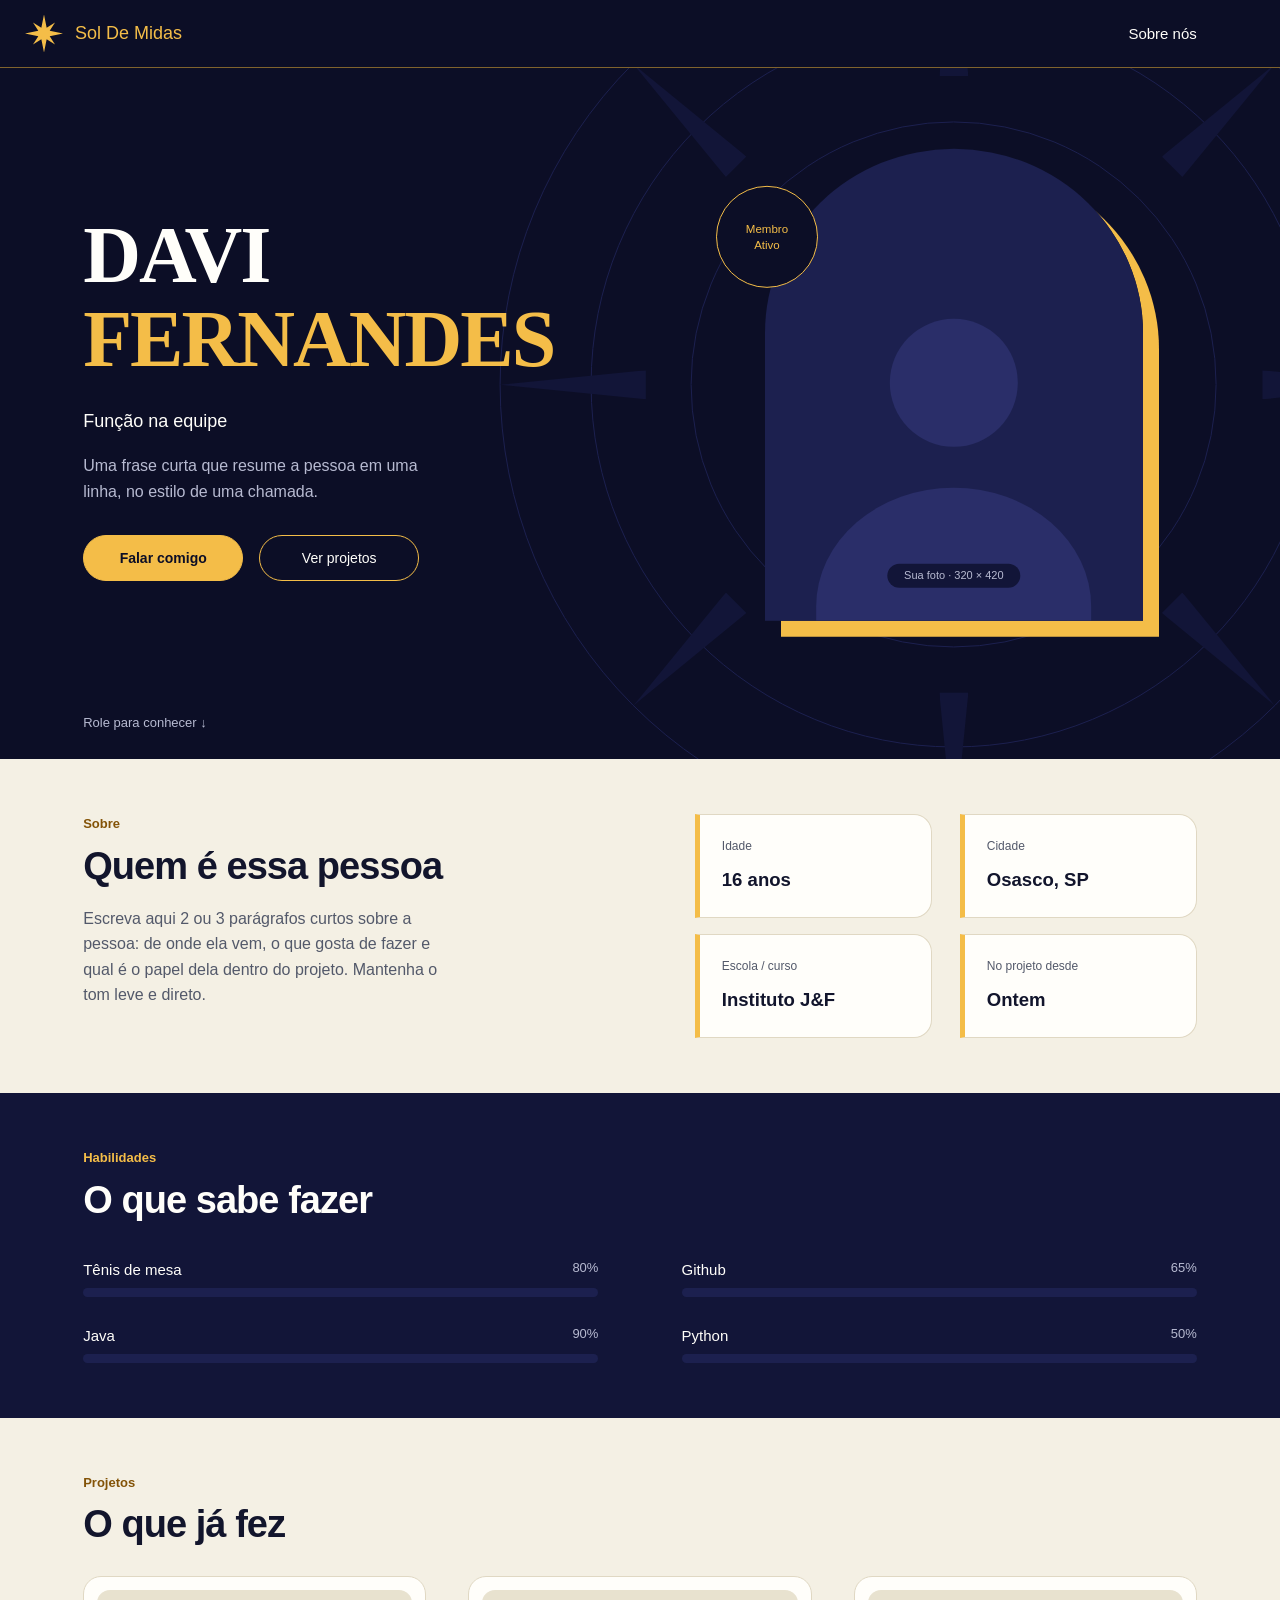
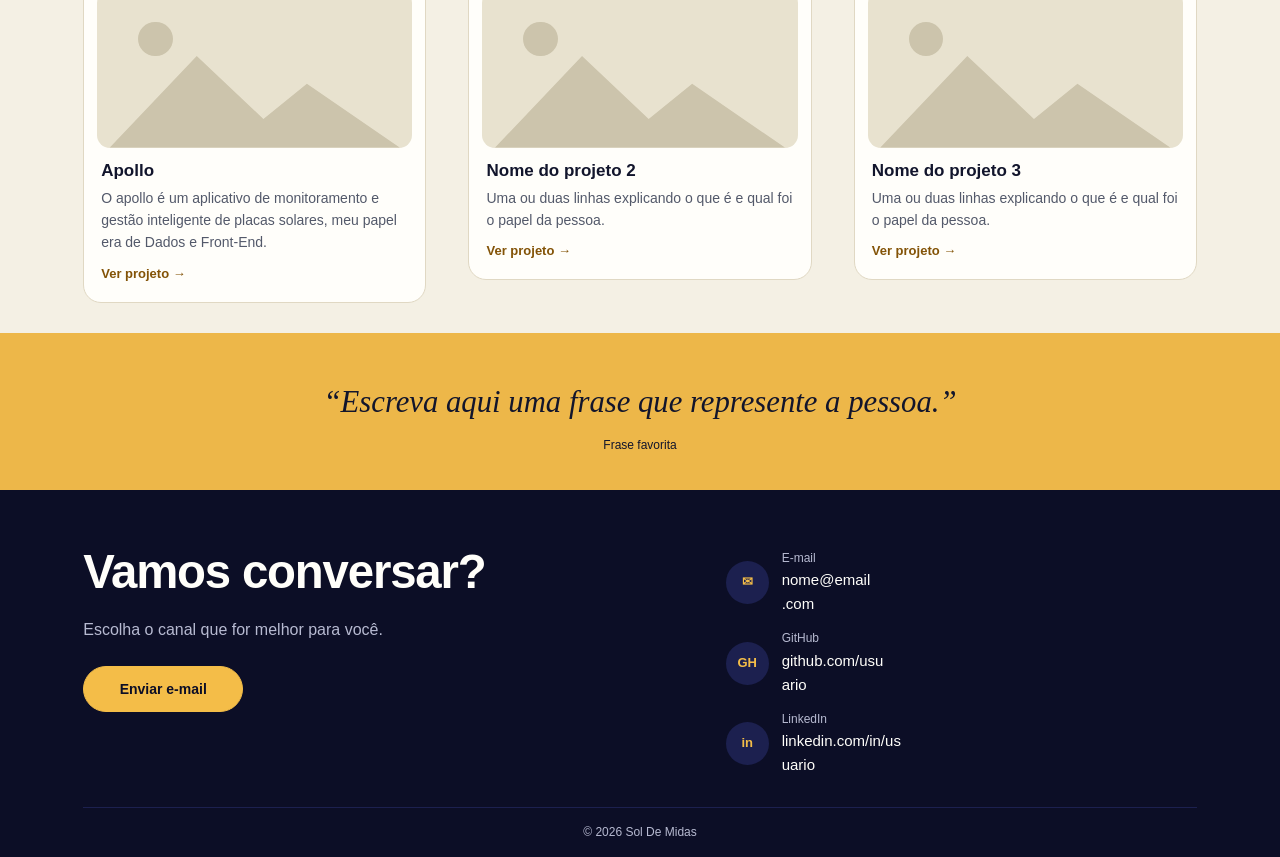
==== davi.html @ 221b945a "Adicionando css" ====
<!doctype html>
<html lang="pt-BR">
<head>
  <meta charset="utf-8">
  <meta name="viewport" content="width=device-width, initial-scale=1">
  <meta name="theme-color" content="#0c0e26">
  <title>Davi Fernandes | Sol De Midas</title>
  <link rel="stylesheet" href="css/davi.css">
</head>

<body id="inicio">
  <header class="site-header">
    <a class="brand" href="#inicio">
      <span class="brand-sun" aria-hidden="true"></span> Sol De Midas
    </a>
    <nav aria-label="Navegação principal">
      <a href="#sobre">Sobre nós</a>
    </nav>
  </header>

  <main>
    <section class="hero" aria-labelledby="nome">
      <div class="container hero-layout">
        <div class="hero-copy">
          <h1 id="nome">Davi <span>Fernandes</span></h1>
          <p class="role">Função na equipe</p>
          <p class="hero-description">Uma frase curta que resume a pessoa em uma linha, no estilo de uma chamada.</p>
          <div class="hero-actions">
            <a class="button" href="#contato">Falar comigo</a>
            <a class="button button-outline" href="#projetos">Ver projetos</a>
          </div>
        </div>

        <div class="hero-visual">
          <div class="sun-orbit" aria-hidden="true">
            <span></span><span></span><span></span><span></span>
          </div>
          <figure class="portrait">
            <div class="portrait-frame">
              <span class="portrait-placeholder" aria-hidden="true"></span>
              <!-- Coloque a foto em imagens/foto-davi.jpg e descomente a linha abaixo. -->
              <!-- <img src="imagens/foto-davi.jpg" alt="Retrato de Davi Fernandes"> -->
            </div>
            <figcaption class="portrait-caption">Sua foto · 320 × 420</figcaption>
            <span class="portrait-seal" aria-hidden="true">Membro<br>Ativo</span>
          </figure>
        </div>

        <a class="hero-scroll" href="#sobre">Role para conhecer <span aria-hidden="true">↓</span></a>
      </div>
    </section>

    <section class="section section-light" id="sobre" aria-labelledby="titulo-sobre">
      <div class="container about-layout">
        <div>
          <p class="eyebrow">Sobre</p>
          <h2 id="titulo-sobre">Quem é essa pessoa</h2>
          <p class="section-description">Escreva aqui 2 ou 3 parágrafos curtos sobre a pessoa: de onde ela vem, o que gosta de fazer e qual é o papel dela dentro do projeto. Mantenha o tom leve e direto.</p>
        </div>

        <dl class="facts">
          <div><dt>Idade</dt><dd>16 anos</dd></div>
          <div><dt>Cidade</dt><dd>Osasco, SP</dd></div>
          <div><dt>Escola / curso</dt><dd>Instituto J&F</dd></div>
          <div><dt>No projeto desde</dt><dd>Ontem</dd></div>
        </dl>
      </div>
    </section>

    <section class="section skills" id="habilidades" aria-labelledby="titulo-habilidades">
      <div class="container">
        <p class="eyebrow">Habilidades</p>
        <h2 id="titulo-habilidades">O que sabe fazer</h2>

        <div class="skills-grid">
          <div class="skill">
            <label id="skill-1" for="nivel-1">Tênis de mesa</label><span id="valor-1">80%</span>
            <meter id="nivel-1" min="0" max="100" value="80" aria-labelledby="skill-1" aria-describedby="valor-1"></meter>
          </div>
          <div class="skill">
            <label id="skill-2" for="nivel-2">Github</label><span id="valor-2">65%</span>
            <meter id="nivel-2" min="0" max="100" value="65" aria-labelledby="skill-2" aria-describedby="valor-2"></meter>
          </div>
          <div class="skill">
            <label id="skill-3" for="nivel-3">Java</label><span id="valor-3">90%</span>
            <meter id="nivel-3" min="0" max="100" value="90" aria-labelledby="skill-3" aria-describedby="valor-3"></meter>
          </div>
          <div class="skill">
            <label id="skill-4" for="nivel-4">Python</label><span id="valor-4">50%</span>
            <meter id="nivel-4" min="0" max="100" value="50" aria-labelledby="skill-4" aria-describedby="valor-4"></meter>
          </div>
        </div>
      </div>
    </section>

    <section class="section section-light projects" id="projetos" aria-labelledby="titulo-projetos">
      <div class="container">
        <p class="eyebrow">Projetos</p>
        <h2 id="titulo-projetos">O que já fez</h2>

        <div class="projects-grid">
          <article class="project">
            <div class="project-image">
              <!-- <img src="imagens/projeto-1.jpg" alt="Descrição da imagem do projeto 1" loading="lazy"> -->
            </div>
            <div class="project-copy">
              <h3>Apollo</h3>
              <p>O apollo é um aplicativo de monitoramento e gestão inteligente de placas solares, meu papel era de Dados e Front-End.</p>
              <details>
                <summary>Ver projeto <span aria-hidden="true">→</span></summary>
                <p>Adicione aqui mais informações e o link do primeiro projeto.</p>
              </details>
            </div>
          </article>
          <article class="project">
            <div class="project-image">
              <!-- <img src="imagens/projeto-2.jpg" alt="Descrição da imagem do projeto 2" loading="lazy"> -->
            </div>
            <div class="project-copy">
              <h3>Nome do projeto 2</h3>
              <p>Uma ou duas linhas explicando o que é e qual foi o papel da pessoa.</p>
              <details>
                <summary>Ver projeto <span aria-hidden="true">→</span></summary>
                <p>Adicione aqui mais informações e o link do segundo projeto.</p>
              </details>
            </div>
          </article>
          <article class="project">
            <div class="project-image">
              <!-- <img src="imagens/projeto-3.jpg" alt="Descrição da imagem do projeto 3" loading="lazy"> -->
            </div>
            <div class="project-copy">
              <h3>Nome do projeto 3</h3>
              <p>Uma ou duas linhas explicando o que é e qual foi o papel da pessoa.</p>
              <details>
                <summary>Ver projeto <span aria-hidden="true">→</span></summary>
                <p>Adicione aqui mais informações e o link do terceiro projeto.</p>
              </details>
            </div>
          </article>
        </div>
      </div>
    </section>

    <figure class="quote">
      <blockquote>“Escreva aqui uma frase que represente a pessoa.”</blockquote>
      <figcaption>Frase favorita</figcaption>
    </figure>

    <section class="section contact" id="contato" aria-labelledby="titulo-contato">
      <div class="container contact-layout">
        <div>
          <h2 id="titulo-contato">Vamos conversar?</h2>
          <p class="section-description">Escolha o canal que for melhor para você.</p>
          <!-- Atualize o e-mail aqui e na lista de contatos. -->
          <a class="button" href="mailto:nome@email.com">Enviar e-mail</a>
        </div>

        <ul class="contact-links">
          <li>
            <a href="mailto:nome@email.com">
              <span class="contact-icon" aria-hidden="true">✉</span>
              <span><small>E-mail</small>nome@email.com</span>
            </a>
          </li>
          <li>
            <a href="https://github.com/usuario">
              <span class="contact-icon" aria-hidden="true">GH</span>
              <span><small>GitHub</small>github.com/usuario</span>
            </a>
          </li>
          <li>
            <a href="https://www.linkedin.com/in/usuario">
              <span class="contact-icon" aria-hidden="true">in</span>
              <span><small>LinkedIn</small>linkedin.com/in/usuario</span>
            </a>
          </li>
        </ul>
      </div>
    </section>
  </main>

  <footer class="site-footer">
    <div class="container">© 2026 Sol De Midas</div>
  </footer>
</body>
</html>
---- css/davi.css ----
:root {
  --navy: #0c0e26;
  --navy-light: #121538;
  --indigo: #1c204f;
  --indigo-light: #2a2e69;
  --gold: #f4bd48;
  --gold-dark: #835307;
  --cream: #f4f0e4;
  --white: #fffefa;
  --ink: #12152c;
  --muted-light: #b7bad1;
  --muted-dark: #53596a;
  --line: #e0d8c3;
  --content-width: 1120px;
  --gutter: clamp(24px, 6.5vw, 96px);
}

* {
  box-sizing: border-box;
}

html {
  color-scheme: light;
  scroll-behavior: smooth;
}

body {
  margin: 0;
  background: var(--navy);
  color: var(--white);
  font: 16px/1.6 Arial, Helvetica, sans-serif;
}

h1, h2, h3, p, dl, dd, figure, blockquote {
  margin: 0;
}

h2 {
  font-size: clamp(27px, 3vw, 38px);
  line-height: 1.15;
  letter-spacing: -0.025em;
}

a {
  color: inherit;
  text-decoration: none;
}

a:focus-visible,
summary:focus-visible {
  outline: 2px solid currentColor;
  outline-offset: 4px;
}

.container {
  width: min(var(--content-width), calc(100% - 2 * var(--gutter)));
  margin-inline: auto;
}

.site-header {
  display: flex;
  position: relative;
  z-index: 1;
  align-items: center;
  justify-content: space-between;
  min-height: 68px;
  padding-inline: max(24px, calc((100% - 1230px) / 2)) max(var(--gutter), calc((100% - var(--content-width)) / 2));
  border-bottom: 1px solid #80632d;
  font-size: 15px;
}

.site-header a:hover,
.hero-scroll:hover {
  text-decoration: underline;
}

.brand {
  display: inline-flex;
  align-items: center;
  gap: 12px;
  color: var(--gold);
  font-size: 18px;
}

.brand-sun {
  width: 38px;
  aspect-ratio: 1;
  background: var(--gold);
  clip-path: polygon(50% 0%, 57% 35%, 79% 21%, 65% 43%, 100% 50%, 65% 57%, 79% 79%, 57% 65%, 50% 100%, 43% 65%, 21% 79%, 35% 57%, 0% 50%, 35% 43%, 21% 21%, 43% 35%);
}

.hero {
  overflow: hidden;
}

.hero-layout {
  position: relative;
  display: grid;
  grid-template-columns: 1.2fr 1fr;
  align-items: center;
  min-height: clamp(520px, 54vw, 710px);
  padding-block: 70px 100px;
}

.hero-copy {
  position: relative;
  z-index: 1;
}

.hero h1 {
  font: 700 clamp(52px, 6.25vw, 92px)/0.99 Georgia, 'Times New Roman', serif;
  text-transform: uppercase;
  letter-spacing: -0.025em;
}

.hero h1 span {
  display: block;
  margin-top: 0.06em;
  color: var(--gold);
}

.role {
  margin-top: 28px;
  font-size: 18px;
}

.hero-description,
.section-description {
  max-width: 40ch;
  margin-top: 17px;
}

.hero-description,
.hero-scroll,
.contact .section-description {
  color: var(--muted-light);
}

.hero-actions {
  display: flex;
  flex-wrap: wrap;
  gap: 16px;
  margin-top: 31px;
}

.button {
  display: inline-flex;
  align-items: center;
  justify-content: center;
  min-height: 46px;
  min-width: 160px;
  padding: 9px 23px;
  border: 1px solid var(--gold);
  border-radius: 999px;
  background: var(--gold);
  color: var(--navy);
  font-size: 14px;
  font-weight: 700;
  text-align: center;
}

.button:hover {
  background: #ffd579;
  border-color: #ffd579;
}

.button-outline {
  background: transparent;
  color: var(--white);
  font-weight: 400;
}

.button-outline:hover {
  background: #f4bd4820;
}

.hero-scroll {
  position: absolute;
  z-index: 1;
  bottom: 25px;
  left: 0;
  font-size: 13px;
}

.hero-visual {
  position: relative;
  display: grid;
  justify-items: center;
  margin-right: -4%;
  transform: translateY(-3%);
}

.sun-orbit {
  position: absolute;
  inset: 50% auto auto 50%;
  width: clamp(560px, 71vw, 940px);
  aspect-ratio: 1;
  transform: translate(-50%, -50%);
  border: 1px solid var(--indigo);
  border-radius: 50%;
  pointer-events: none;
}

.sun-orbit::before,
.sun-orbit::after {
  position: absolute;
  content: "";
  border: 1px solid var(--indigo);
  border-radius: 50%;
}

.sun-orbit::before {
  inset: 10%;
}

.sun-orbit::after {
  inset: 21%;
}

.sun-orbit span {
  position: absolute;
  inset: 0 48.4%;
  background: var(--navy-light);
  clip-path: polygon(50% 0, 100% 16%, 0 16%, 50% 0, 50% 100%, 0 84%, 100% 84%, 50% 100%);
  transform: rotate(var(--angle, 0deg));
}

.sun-orbit span:nth-child(2) { --angle: 45deg; }
.sun-orbit span:nth-child(3) { --angle: 90deg; }
.sun-orbit span:nth-child(4) { --angle: 135deg; }

.portrait {
  position: relative;
  width: clamp(225px, 29.5vw, 380px);
  aspect-ratio: 4 / 5;
  border-radius: 50% 50% 0 0 / 39% 39% 0 0;
  box-shadow: 16px 16px 0 var(--gold);
}

.portrait-frame {
  position: absolute;
  inset: 0;
  overflow: hidden;
  border-radius: inherit;
  background: var(--indigo);
}

.portrait-frame img,
.project-image img {
  position: relative;
  z-index: 1;
  display: block;
  width: 100%;
  height: 100%;
  object-fit: cover;
}

.portrait-placeholder::before,
.portrait-placeholder::after {
  position: absolute;
  left: 50%;
  content: "";
  background: var(--indigo-light);
  transform: translateX(-50%);
}

.portrait-placeholder::before {
  top: 36%;
  width: 34%;
  aspect-ratio: 1;
  border-radius: 50%;
}

.portrait-placeholder::after {
  bottom: 0;
  width: 73%;
  height: 28%;
  border-radius: 50% 50% 0 0 / 90% 90% 0 0;
}

.portrait-caption {
  position: absolute;
  bottom: 7%;
  left: 50%;
  transform: translateX(-50%);
  padding: 3px 17px;
  border-radius: 999px;
  background: var(--navy-light);
  color: var(--muted-light);
  font-size: 11px;
  white-space: nowrap;
}

.portrait:has(img) .portrait-caption {
  display: none;
}

.portrait-seal {
  position: absolute;
  z-index: 2;
  top: 8%;
  left: -13%;
  display: grid;
  width: clamp(62px, 8vw, 102px);
  aspect-ratio: 1;
  place-content: center;
  border: 1px solid var(--gold);
  border-radius: 50%;
  background: var(--navy);
  color: var(--gold);
  font-size: clamp(10px, 0.9vw, 12px);
  line-height: 1.4;
  text-align: center;
}

.section {
  padding-block: clamp(45px, 4.3vw, 70px);
}

.section-light {
  background: var(--cream);
  color: var(--ink);
}

.eyebrow {
  margin-bottom: 10px;
  color: var(--gold);
  font-size: 13px;
  font-weight: 700;
}

.section-light .eyebrow {
  color: var(--gold-dark);
}

.section-light .section-description {
  color: var(--muted-dark);
}

.about-layout {
  display: grid;
  grid-template-columns: 1fr 0.95fr;
  align-items: start;
  gap: clamp(24px, 6.5vw, 90px);
}

.facts {
  display: grid;
  grid-template-columns: repeat(2, minmax(0, 1fr));
  gap: 16px 28px;
}

.facts div {
  min-width: 0;
  padding: 22px;
  border: 1px solid var(--line);
  border-left: 5px solid var(--gold);
  border-radius: 0 18px 18px 0;
  background: var(--white);
  overflow-wrap: anywhere;
}

.facts dt,
.contact-links small {
  display: block;
  font-size: 12px;
}

.facts dt {
  color: var(--muted-dark);
}

.facts dd {
  margin-top: 9px;
  font-size: clamp(16px, 1.45vw, 20px);
  font-weight: 700;
}

.skills {
  background: var(--navy-light);
}

.skills-grid {
  display: grid;
  grid-template-columns: repeat(2, minmax(0, 1fr));
  gap: 27px clamp(28px, 6.5vw, 90px);
  margin-top: 35px;
}

.skill {
  display: grid;
  grid-template-columns: 1fr auto;
  gap: 6px 12px;
  font-size: 15px;
}

.skill span {
  color: var(--muted-light);
  font-size: 13px;
}

.skill meter {
  grid-column: 1 / -1;
  display: block;
  width: 100%;
  height: 9px;
  appearance: none;
  border: 0;
  border-radius: 999px;
  background: var(--indigo);
}

.skill meter::-webkit-meter-bar {
  border: 0;
  border-radius: 999px;
  background: var(--indigo);
}

.skill meter::-webkit-meter-optimum-value {
  border-radius: 999px;
  background: var(--gold);
}

.skill meter::-moz-meter-bar {
  border-radius: 999px;
  background: var(--gold);
}

.projects {
  padding-bottom: clamp(24px, 2.4vw, 36px);
}

.projects-grid {
  display: grid;
  grid-template-columns: repeat(3, minmax(0, 1fr));
  align-items: start;
  gap: clamp(16px, 3.3vw, 44px);
  margin-top: 29px;
}

.project {
  padding: 13px;
  border: 1px solid var(--line);
  border-radius: 18px;
  background: var(--white);
}

.project-image {
  position: relative;
  overflow: hidden;
  aspect-ratio: 2 / 1;
  border-radius: 13px;
  background: #e8e2cf;
}

.project-image::before,
.project-image::after {
  position: absolute;
  content: "";
  background: #ccc4ac;
}

.project-image::before {
  inset: auto 4% 0;
  height: 70%;
  clip-path: polygon(0% 100%, 30% 17%, 53% 74%, 68% 42%, 100% 100%);
}

.project-image::after {
  top: 20%;
  left: 13%;
  width: 11%;
  aspect-ratio: 1;
  border-radius: 50%;
}

.project-copy {
  padding: 12px 4px 4px;
}

.project h3 {
  font-size: 17px;
  line-height: 1.3;
}

.project p {
  margin-top: 5px;
  color: var(--muted-dark);
  font-size: 14px;
}

.project summary {
  width: fit-content;
  margin-top: 10px;
  color: var(--gold-dark);
  font-size: 13px;
  font-weight: 700;
  list-style: none;
  cursor: pointer;
}

.project summary::-webkit-details-marker {
  display: none;
}

.project summary:hover {
  text-decoration: underline;
}

.project details[open] summary span {
  display: inline-block;
  transform: rotate(90deg);
}

.quote {
  padding: clamp(27px, 3.8vw, 58px) var(--gutter) clamp(25px, 2.7vw, 44px);
  background: #edb749;
  color: var(--ink);
  text-align: center;
}

.quote blockquote {
  font: italic clamp(20px, 2.4vw, 32px)/1.35 Georgia, 'Times New Roman', serif;
}

.quote figcaption {
  margin-top: 13px;
  font-size: 12px;
}

.contact {
  padding-bottom: 30px;
}

.contact-layout {
  display: grid;
  grid-template-columns: 1.3fr 1fr;
  align-items: start;
  gap: 30px;
}

.contact h2 {
  font-size: clamp(33px, 3.7vw, 49px);
}

.contact .button {
  margin-top: 24px;
}

.contact-links {
  display: grid;
  gap: 13px;
  margin: 0;
  padding: 4px 0 0;
  list-style: none;
}

.contact-links a {
  display: flex;
  align-items: center;
  gap: 13px;
  width: fit-content;
  max-width: 100%;
  font-size: 15px;
  overflow-wrap: anywhere;
}

.contact-links a:hover {
  text-decoration: underline;
}

.contact-links small {
  color: var(--muted-light);
}

.contact-icon {
  display: grid;
  flex: 0 0 43px;
  aspect-ratio: 1;
  place-items: center;
  border-radius: 50%;
  background: var(--indigo);
  color: var(--gold);
  font-size: 13px;
  font-weight: 700;
}

.site-footer .container {
  padding-block: 15px;
  border-top: 1px solid var(--indigo);
  color: var(--muted-light);
  font-size: 12px;
  text-align: center;
}

@media (max-width: 820px) {
  .hero h1 {
    font-size: clamp(43px, 7.2vw, 66px);
  }

  .facts {
    gap: 12px;
  }

  .facts div {
    padding: 15px;
  }
}

@media (max-width: 640px) {
  .site-header {
    min-height: 58px;
  }

  .hero-layout,
  .about-layout,
  .contact-layout {
    grid-template-columns: 1fr;
  }

  .hero-layout {
    gap: 55px;
    padding-block: 52px 72px;
  }

  .hero h1 {
    font-size: clamp(35px, 10.3vw, 60px);
  }

  .hero-visual {
    margin-right: 0;
    transform: none;
  }

  .sun-orbit {
    width: 530px;
  }

  .portrait {
    width: min(64vw, 300px);
    box-shadow: 10px 10px 0 var(--gold);
  }

  .hero-actions {
    gap: 10px;
  }

  .hero-actions .button {
    min-width: 0;
    padding-inline: 17px;
  }

  .projects-grid {
    grid-template-columns: 1fr;
  }
}

@media (max-width: 380px) {
  .skills-grid {
    grid-template-columns: 1fr;
  }
}

@media (prefers-reduced-motion: reduce) {
  html {
    scroll-behavior: auto;
  }
}
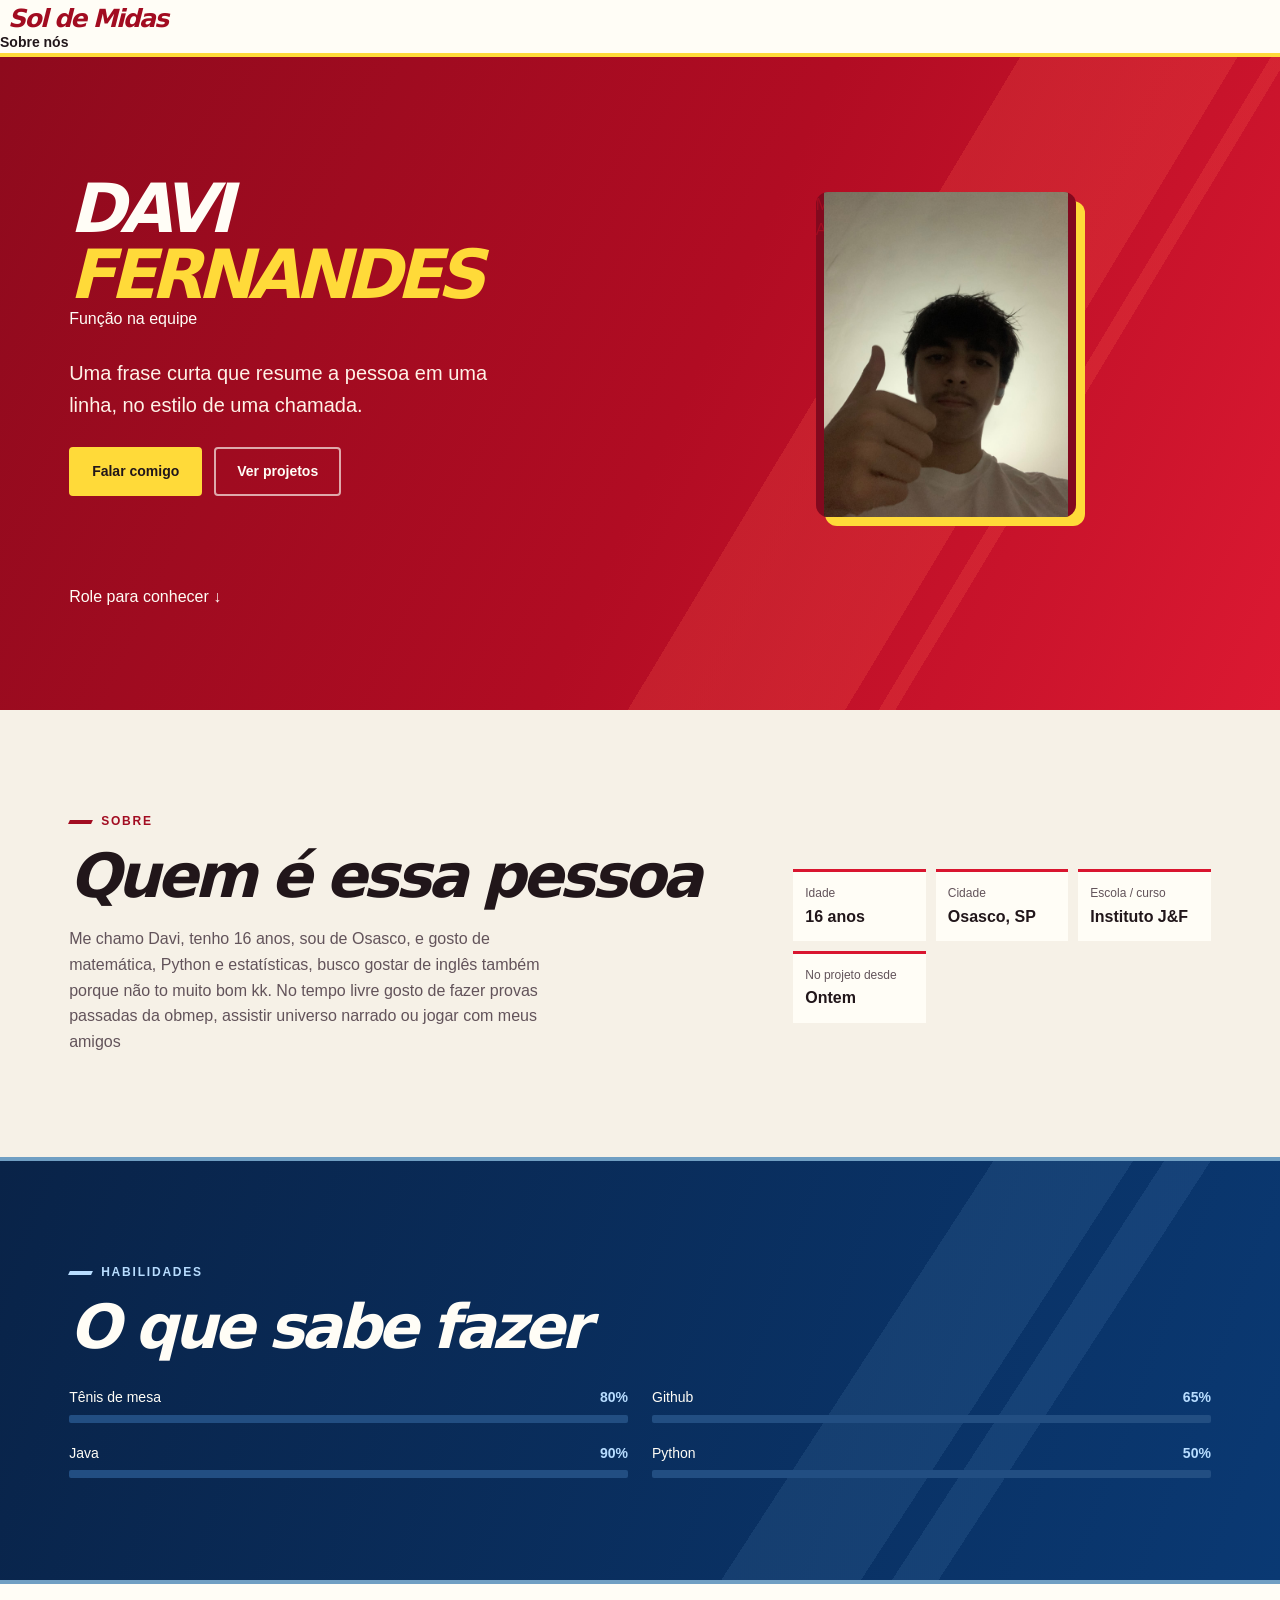
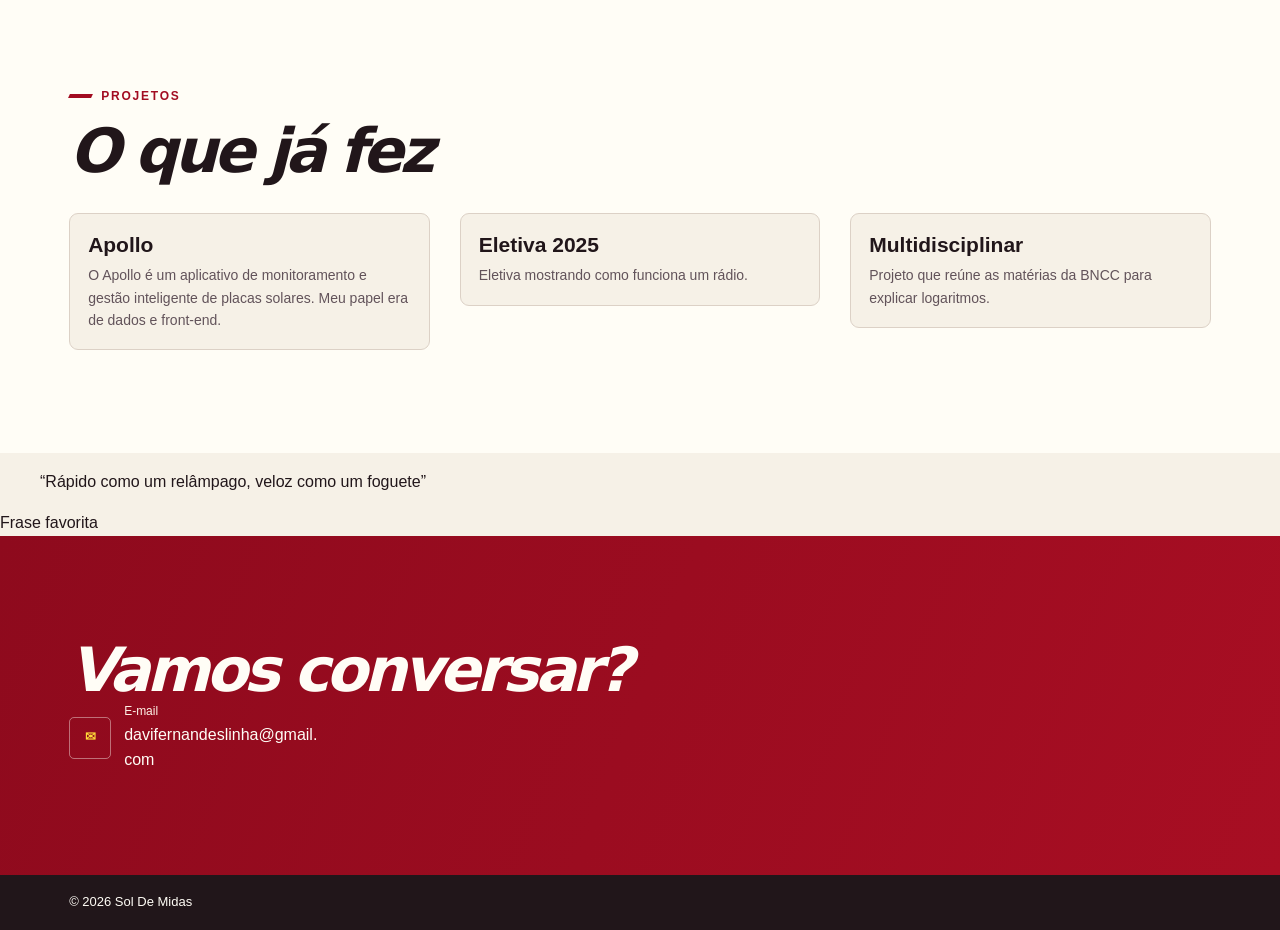
==== commit fb91077a: "Atualizando minha página" ====
--- a/davi.html
+++ b/davi.html
@@ -11,7 +11,7 @@
 <body id="inicio">
   <header class="site-header">
     <a class="brand" href="#inicio">
-      <span class="brand-sun" aria-hidden="true"></span> Sol De Midas
+      <span class="brand-sun" aria-hidden="true"></span> Sol de Midas
     </a>
     <nav aria-label="Navegação principal">
       <a href="#sobre">Sobre nós</a>
@@ -38,10 +38,8 @@
           <figure class="portrait">
             <div class="portrait-frame">
               <span class="portrait-placeholder" aria-hidden="true"></span>
-              <!-- Coloque a foto em imagens/foto-davi.jpg e descomente a linha abaixo. -->
-              <!-- <img src="imagens/foto-davi.jpg" alt="Retrato de Davi Fernandes"> -->
             </div>
-            <figcaption class="portrait-caption">Sua foto · 320 × 420</figcaption>
+            <img src="assets/perfil/davi_foto.jpeg" alt="Retrato de Davi Fernandes">
             <span class="portrait-seal" aria-hidden="true">Membro<br>Ativo</span>
           </figure>
         </div>
@@ -55,13 +53,13 @@
         <div>
           <p class="eyebrow">Sobre</p>
           <h2 id="titulo-sobre">Quem é essa pessoa</h2>
-          <p class="section-description">Escreva aqui 2 ou 3 parágrafos curtos sobre a pessoa: de onde ela vem, o que gosta de fazer e qual é o papel dela dentro do projeto. Mantenha o tom leve e direto.</p>
+          <p class="section-description">Me chamo Davi, tenho 16 anos, sou de Osasco, e gosto de matemática, Python e estatísticas, busco gostar de inglês também porque não to muito bom kk. No tempo livre gosto de fazer provas passadas da obmep, assistir universo narrado ou jogar com meus amigos</p>
         </div>
 
         <dl class="facts">
           <div><dt>Idade</dt><dd>16 anos</dd></div>
           <div><dt>Cidade</dt><dd>Osasco, SP</dd></div>
-          <div><dt>Escola / curso</dt><dd>Instituto J&F</dd></div>
+          <div><dt>Escola / curso</dt><dd>Instituto J&amp;F</dd></div>
           <div><dt>No projeto desde</dt><dd>Ontem</dd></div>
         </dl>
       </div>
@@ -100,42 +98,23 @@
 
         <div class="projects-grid">
           <article class="project">
-            <div class="project-image">
-              <!-- <img src="imagens/projeto-1.jpg" alt="Descrição da imagem do projeto 1" loading="lazy"> -->
-            </div>
             <div class="project-copy">
               <h3>Apollo</h3>
-              <p>O apollo é um aplicativo de monitoramento e gestão inteligente de placas solares, meu papel era de Dados e Front-End.</p>
-              <details>
-                <summary>Ver projeto <span aria-hidden="true">→</span></summary>
-                <p>Adicione aqui mais informações e o link do primeiro projeto.</p>
-              </details>
+              <p>O Apollo é um aplicativo de monitoramento e gestão inteligente de placas solares. Meu papel era de dados e front-end.</p>
             </div>
           </article>
+
           <article class="project">
-            <div class="project-image">
-              <!-- <img src="imagens/projeto-2.jpg" alt="Descrição da imagem do projeto 2" loading="lazy"> -->
-            </div>
             <div class="project-copy">
-              <h3>Nome do projeto 2</h3>
-              <p>Uma ou duas linhas explicando o que é e qual foi o papel da pessoa.</p>
-              <details>
-                <summary>Ver projeto <span aria-hidden="true">→</span></summary>
-                <p>Adicione aqui mais informações e o link do segundo projeto.</p>
-              </details>
+              <h3>Eletiva 2025</h3>
+              <p>Eletiva mostrando como funciona um rádio.</p>
             </div>
           </article>
+
           <article class="project">
-            <div class="project-image">
-              <!-- <img src="imagens/projeto-3.jpg" alt="Descrição da imagem do projeto 3" loading="lazy"> -->
-            </div>
             <div class="project-copy">
-              <h3>Nome do projeto 3</h3>
-              <p>Uma ou duas linhas explicando o que é e qual foi o papel da pessoa.</p>
-              <details>
-                <summary>Ver projeto <span aria-hidden="true">→</span></summary>
-                <p>Adicione aqui mais informações e o link do terceiro projeto.</p>
-              </details>
+              <h3>Multidisciplinar</h3>
+              <p>Projeto que reúne as matérias da BNCC para explicar logaritmos.</p>
             </div>
           </article>
         </div>
@@ -143,36 +122,18 @@
     </section>
 
     <figure class="quote">
-      <blockquote>“Escreva aqui uma frase que represente a pessoa.”</blockquote>
+      <blockquote>“Rápido como um relâmpago, veloz como um foguete”</blockquote>
       <figcaption>Frase favorita</figcaption>
     </figure>
 
     <section class="section contact" id="contato" aria-labelledby="titulo-contato">
-      <div class="container contact-layout">
-        <div>
-          <h2 id="titulo-contato">Vamos conversar?</h2>
-          <p class="section-description">Escolha o canal que for melhor para você.</p>
-          <!-- Atualize o e-mail aqui e na lista de contatos. -->
-          <a class="button" href="mailto:nome@email.com">Enviar e-mail</a>
-        </div>
-
+      <div class="container">
+        <h2 id="titulo-contato">Vamos conversar?</h2>
         <ul class="contact-links">
           <li>
-            <a href="mailto:nome@email.com">
+            <a href="mailto:davifernandeslinha@gmail.com">
               <span class="contact-icon" aria-hidden="true">✉</span>
-              <span><small>E-mail</small>nome@email.com</span>
-            </a>
-          </li>
-          <li>
-            <a href="https://github.com/usuario">
-              <span class="contact-icon" aria-hidden="true">GH</span>
-              <span><small>GitHub</small>github.com/usuario</span>
-            </a>
-          </li>
-          <li>
-            <a href="https://www.linkedin.com/in/usuario">
-              <span class="contact-icon" aria-hidden="true">in</span>
-              <span><small>LinkedIn</small>linkedin.com/in/usuario</span>
+              <span><small>E-mail</small>davifernandeslinha@gmail.com</span>
             </a>
           </li>
         </ul>
@@ -184,4 +145,4 @@
     <div class="container">© 2026 Sol De Midas</div>
   </footer>
 </body>
-</html>
+</html>
--- a/css/davi.css
+++ b/css/davi.css
@@ -1,668 +1,504 @@
 :root {
-  --navy: #0c0e26;
-  --navy-light: #121538;
-  --indigo: #1c204f;
-  --indigo-light: #2a2e69;
-  --gold: #f4bd48;
-  --gold-dark: #835307;
-  --cream: #f4f0e4;
-  --white: #fffefa;
-  --ink: #12152c;
-  --muted-light: #b7bad1;
-  --muted-dark: #53596a;
-  --line: #e0d8c3;
-  --content-width: 1120px;
-  --gutter: clamp(24px, 6.5vw, 96px);
-}
-
-* {
-  box-sizing: border-box;
-}
-
-html {
-  color-scheme: light;
-  scroll-behavior: smooth;
-}
+  --red: #d9152f;
+  --red-dark: #a20c21;
+  --yellow: #ffda39;
+  --white: #fffdf6;
+  --paper: #f6f1e7;
+  --ink: #21161a;
+  --muted: #62535a;
+  --line: #dcd1c6;
+  --blue: #0a3973;
+  --blue-light: #b8ddff;
+  --display: "Arial Black", "DejaVu Sans", Arial, sans-serif;
+  --bolt-shape: polygon(61% 0, 7% 55%, 43% 55%, 31% 100%, 94% 35%, 57% 35%, 72% 0);
+  --gutter: clamp(20px, 5.4vw, 80px);
+}
+
+* { box-sizing: border-box; }
+
+html { scroll-behavior: smooth; }
 
 body {
   margin: 0;
-  background: var(--navy);
-  color: var(--white);
+  background: var(--paper);
+  color: var(--ink);
   font: 16px/1.6 Arial, Helvetica, sans-serif;
 }
 
-h1, h2, h3, p, dl, dd, figure, blockquote {
-  margin: 0;
-}
+h1, h2, h3, p, dl, dd, figure { margin: 0; }
 
 h2 {
-  font-size: clamp(27px, 3vw, 38px);
-  line-height: 1.15;
-  letter-spacing: -0.025em;
-}
-
-a {
-  color: inherit;
-  text-decoration: none;
-}
-
-a:focus-visible,
-summary:focus-visible {
+  font: italic 900 clamp(31px, 5vw, 61px)/1.05 var(--display);
+  letter-spacing: -.065em;
+}
+
+a { color: inherit; text-decoration: none; }
+
+a:focus-visible, summary:focus-visible {
   outline: 2px solid currentColor;
-  outline-offset: 4px;
+  outline-offset: 5px;
 }
 
 .container {
-  width: min(var(--content-width), calc(100% - 2 * var(--gutter)));
+  width: min(1180px, calc(100% - 2 * var(--gutter)));
   margin-inline: auto;
 }
 
 .site-header {
+  background: var(--white);
+  border-bottom: 4px solid var(--yellow);
+}
+
+.header-layout, .footer-layout {
   display: flex;
-  position: relative;
-  z-index: 1;
   align-items: center;
   justify-content: space-between;
-  min-height: 68px;
-  padding-inline: max(24px, calc((100% - 1230px) / 2)) max(var(--gutter), calc((100% - var(--content-width)) / 2));
-  border-bottom: 1px solid #80632d;
-  font-size: 15px;
-}
-
-.site-header a:hover,
-.hero-scroll:hover {
-  text-decoration: underline;
-}
+  gap: 12px 28px;
+}
+
+.header-layout { min-height: 70px; }
 
 .brand {
   display: inline-flex;
   align-items: center;
-  gap: 12px;
-  color: var(--gold);
-  font-size: 18px;
-}
-
-.brand-sun {
-  width: 38px;
+  gap: 8px;
+  color: var(--red-dark);
+  font: italic 900 25px/1 var(--display);
+  letter-spacing: -.065em;
+  white-space: nowrap;
+}
+
+.bolt {
+  display: inline-block;
+  width: 22px;
   aspect-ratio: 1;
-  background: var(--gold);
-  clip-path: polygon(50% 0%, 57% 35%, 79% 21%, 65% 43%, 100% 50%, 65% 57%, 79% 79%, 57% 65%, 50% 100%, 43% 65%, 21% 79%, 35% 57%, 0% 50%, 35% 43%, 21% 21%, 43% 35%);
-}
+  flex: none;
+  background: var(--yellow);
+  clip-path: var(--bolt-shape);
+}
+
+.brand .bolt { background: var(--red); }
+
+.site-header nav {
+  display: flex;
+  gap: clamp(12px, 3vw, 42px);
+  font-weight: 700;
+  font-size: 14px;
+}
+
+.site-header nav a:hover, .site-footer a:hover { text-decoration: underline; }
 
 .hero {
+  position: relative;
+  isolation: isolate;
   overflow: hidden;
+  background: linear-gradient(115deg, #8e0a1d 0%, #b10c23 53%, #dc1932 100%);
+  color: var(--white);
+}
+
+.hero::before {
+  position: absolute;
+  z-index: -1;
+  inset: 0;
+  content: "";
+  background: linear-gradient(121deg, transparent 61%, #ff654d33 61% 74%, transparent 74% 76%, #ff654d33 76% 77%, transparent 77%);
 }
 
 .hero-layout {
-  position: relative;
-  display: grid;
-  grid-template-columns: 1.2fr 1fr;
-  align-items: center;
-  min-height: clamp(520px, 54vw, 710px);
-  padding-block: 70px 100px;
-}
-
-.hero-copy {
-  position: relative;
-  z-index: 1;
-}
+  display: grid;
+  grid-template-columns: minmax(0, 1.12fr) minmax(0, 1fr);
+  align-items: center;
+  gap: 18px;
+  min-height: clamp(510px, 51vw, 680px);
+  padding-block: 75px;
+}
+
+.hero-copy { position: relative; z-index: 1; }
+
+.eyebrow {
+  display: flex;
+  align-items: center;
+  gap: 9px;
+  margin-bottom: 13px;
+  color: var(--red-dark);
+  font-size: 12px;
+  font-weight: 800;
+  letter-spacing: .15em;
+  text-transform: uppercase;
+}
+
+.eyebrow::before {
+  width: 23px;
+  height: 4px;
+  background: currentColor;
+  transform: skewX(-25deg);
+  content: "";
+}
+
+.hero .eyebrow { color: var(--yellow); }
 
 .hero h1 {
-  font: 700 clamp(52px, 6.25vw, 92px)/0.99 Georgia, 'Times New Roman', serif;
+  font: italic 900 clamp(39px, 7.1vw, 106px)/.91 var(--display);
+  letter-spacing: -.085em;
   text-transform: uppercase;
-  letter-spacing: -0.025em;
 }
 
 .hero h1 span {
   display: block;
-  margin-top: 0.06em;
-  color: var(--gold);
-}
-
-.role {
-  margin-top: 28px;
-  font-size: 18px;
-}
-
-.hero-description,
-.section-description {
+  margin-top: .07em;
+  color: var(--yellow);
+}
+
+.hero-description {
   max-width: 40ch;
-  margin-top: 17px;
-}
-
-.hero-description,
-.hero-scroll,
-.contact .section-description {
-  color: var(--muted-light);
+  margin-top: 25px;
+  color: #fff2e7;
+  font-size: clamp(16px, 1.6vw, 20px);
 }
 
 .hero-actions {
   display: flex;
   flex-wrap: wrap;
-  gap: 16px;
-  margin-top: 31px;
+  gap: 12px;
+  margin-top: 26px;
 }
 
 .button {
   display: inline-flex;
   align-items: center;
   justify-content: center;
-  min-height: 46px;
-  min-width: 160px;
-  padding: 9px 23px;
-  border: 1px solid var(--gold);
-  border-radius: 999px;
-  background: var(--gold);
-  color: var(--navy);
+  gap: 10px;
+  min-height: 49px;
+  padding: 9px 21px;
+  border: 2px solid var(--yellow);
+  border-radius: 4px;
+  background: var(--yellow);
+  color: var(--ink);
   font-size: 14px;
-  font-weight: 700;
-  text-align: center;
-}
-
-.button:hover {
-  background: #ffd579;
-  border-color: #ffd579;
-}
+  font-weight: 800;
+  transition: transform .18s ease, background-color .18s ease;
+}
+
+.button:hover { transform: translateY(-3px); background: #ffec80; }
 
 .button-outline {
   background: transparent;
+  border-color: #fffdf6a6;
   color: var(--white);
-  font-weight: 400;
-}
-
-.button-outline:hover {
-  background: #f4bd4820;
-}
-
-.hero-scroll {
+}
+
+.button-outline:hover { background: #fffdf624; }
+
+.hero-visual { position: relative; isolation: isolate; padding-block: 35px 0; }
+
+.race-number {
   position: absolute;
-  z-index: 1;
-  bottom: 25px;
-  left: 0;
-  font-size: 13px;
-}
-
-.hero-visual {
+  z-index: -1;
+  top: 50%;
+  right: 2%;
+  transform: translateY(-58%);
+  color: transparent;
+  -webkit-text-stroke: 2px #ffe9b178;
+  font: italic 900 clamp(145px, 25vw, 358px)/.8 var(--display);
+  letter-spacing: -.13em;
+  user-select: none;
+}
+
+.hero-bolt {
+  position: absolute;
+  z-index: -1;
+  top: -4%;
+  right: -14%;
+  width: clamp(124px, 29vw, 430px);
+  background: linear-gradient(145deg, #fff9b4, var(--yellow) 45%, #ff983b);
+  transform: rotate(19deg);
+  opacity: .94;
+}
+
+.image-slot {
   position: relative;
   display: grid;
-  justify-items: center;
-  margin-right: -4%;
-  transform: translateY(-3%);
-}
-
-.sun-orbit {
-  position: absolute;
-  inset: 50% auto auto 50%;
-  width: clamp(560px, 71vw, 940px);
-  aspect-ratio: 1;
-  transform: translate(-50%, -50%);
-  border: 1px solid var(--indigo);
-  border-radius: 50%;
-  pointer-events: none;
-}
-
-.sun-orbit::before,
-.sun-orbit::after {
-  position: absolute;
-  content: "";
-  border: 1px solid var(--indigo);
-  border-radius: 50%;
-}
-
-.sun-orbit::before {
-  inset: 10%;
-}
-
-.sun-orbit::after {
-  inset: 21%;
-}
-
-.sun-orbit span {
-  position: absolute;
-  inset: 0 48.4%;
-  background: var(--navy-light);
-  clip-path: polygon(50% 0, 100% 16%, 0 16%, 50% 0, 50% 100%, 0 84%, 100% 84%, 50% 100%);
-  transform: rotate(var(--angle, 0deg));
-}
-
-.sun-orbit span:nth-child(2) { --angle: 45deg; }
-.sun-orbit span:nth-child(3) { --angle: 90deg; }
-.sun-orbit span:nth-child(4) { --angle: 135deg; }
-
-.portrait {
-  position: relative;
-  width: clamp(225px, 29.5vw, 380px);
-  aspect-ratio: 4 / 5;
-  border-radius: 50% 50% 0 0 / 39% 39% 0 0;
-  box-shadow: 16px 16px 0 var(--gold);
-}
-
-.portrait-frame {
+  place-items: center;
+  overflow: hidden;
+  min-width: 0;
+  border: 1px dashed currentColor;
+  border-radius: 9px;
+  text-align: center;
+}
+
+.image-slot img {
   position: absolute;
   inset: 0;
+  width: 100%;
+  height: 100%;
+  object-fit: contain;
+}
+
+.image-slot:has(img) .slot-label { display: none; }
+
+.slot-label {
+  display: grid;
+  justify-items: center;
+  gap: 7px;
+  margin: 16px;
+  padding: 9px 15px;
+  border-radius: 5px;
+  font-size: 13px;
+  font-weight: 700;
+}
+
+.slot-label .bolt { width: 30px; }
+
+.car-slot {
+  aspect-ratio: 16 / 10;
+  border-color: #fff0cab3;
+  background: #7f071c80;
+}
+
+.car-slot .slot-label { background: #770a1b; color: var(--white); }
+
+.finish-line {
+  height: 20px;
+  border-top: 3px solid var(--yellow);
+  background: conic-gradient(var(--ink) 25%, var(--white) 0 50%, var(--ink) 0 75%, var(--white) 0) 0 0 / 17px 17px;
+}
+
+.section { padding-block: clamp(58px, 8vw, 118px); }
+
+.section-description {
+  max-width: 56ch;
+  margin-top: 18px;
+  color: var(--muted);
+}
+
+.about-layout, .skills-layout, .contact-layout {
+  display: grid;
+  align-items: center;
+  gap: clamp(25px, 6vw, 92px);
+}
+
+.about-layout { grid-template-columns: minmax(0, 1.55fr) minmax(0, 1fr); }
+
+.facts {
+  display: grid;
+  grid-template-columns: repeat(3, minmax(0, 1fr));
+  gap: 10px;
+  margin-top: 26px;
+}
+
+.facts div {
+  padding: 12px;
+  border-top: 3px solid var(--red);
+  background: var(--white);
+  overflow-wrap: anywhere;
+}
+
+.facts dt, .contact-links small { color: var(--muted); font-size: 12px; }
+.facts dd { font-weight: 800; }
+
+.portrait {
+  width: min(100%, 314px);
+  justify-self: center;
+  aspect-ratio: 5 / 4;
+  background: #f1e7dd;
+  border-color: #ac7880;
+  box-shadow: 9px 9px 0 var(--yellow);
+  color: var(--red-dark);
+}
+
+.portrait img, .project-image img { object-fit: cover; }
+
+.skills {
+  background:
+    linear-gradient(123deg, transparent 64%, #96ceff16 64% 73%, transparent 73% 75%, #96ceff16 75% 78%, transparent 78%),
+    linear-gradient(110deg, #092348, var(--blue));
+  border-block: 4px solid #709fc3;
+  color: var(--white);
+}
+
+.skills .eyebrow { color: var(--blue-light); }
+
+.skills-layout { grid-template-columns: minmax(0, 1.35fr) minmax(0, 1fr); }
+
+.skills-grid {
+  display: grid;
+  grid-template-columns: repeat(2, minmax(0, 1fr));
+  gap: 19px 24px;
+  margin-top: 27px;
+}
+
+.skill {
+  display: grid;
+  grid-template-columns: 1fr auto;
+  gap: 6px 8px;
+  align-items: end;
+  font-size: 14px;
+}
+
+.skill span { color: var(--blue-light); font-weight: 700; }
+
+.skill meter {
+  grid-column: 1 / -1;
+  width: 100%;
+  height: 8px;
+  appearance: none;
+  border: 0;
+  border-radius: 2px;
+  background: #224e82;
+}
+
+.skill meter::-webkit-meter-bar { border: 0; border-radius: 2px; background: #224e82; }
+.skill meter::-webkit-meter-optimum-value { border-radius: 2px; background: var(--yellow); }
+.skill meter::-moz-meter-bar { border-radius: 2px; background: var(--yellow); }
+
+.hudson-slot {
+  min-height: 165px;
+  aspect-ratio: 16 / 10;
+  border-color: #b8ddffbd;
+  background: #09234799;
+  color: var(--white);
+}
+
+.hudson-slot .slot-label { background: #092347; }
+.hudson-slot .bolt { background: var(--blue-light); }
+
+.projects { background: var(--white); }
+
+.projects-grid {
+  display: grid;
+  grid-template-columns: repeat(3, minmax(0, 1fr));
+  align-items: start;
+  gap: clamp(14px, 2.6vw, 30px);
+  margin-top: 30px;
+}
+
+.project {
   overflow: hidden;
-  border-radius: inherit;
-  background: var(--indigo);
-}
-
-.portrait-frame img,
-.project-image img {
+  border: 1px solid var(--line);
+  border-radius: 9px;
+  background: var(--paper);
+}
+
+.project-image {
+  display: grid;
   position: relative;
+  place-items: center;
+  aspect-ratio: 16 / 8;
+  border-bottom: 4px solid var(--yellow);
+  background:
+    linear-gradient(122deg, transparent 67%, #ff66594d 67% 83%, transparent 83% 85%, #ff66594d 85% 88%, transparent 88%),
+    var(--red-dark);
+}
+
+.project-image::before {
+  width: 62px;
+  aspect-ratio: 1;
+  background: var(--yellow);
+  clip-path: var(--bolt-shape);
+  content: "";
+}
+
+.project-image img { position: absolute; inset: 0; width: 100%; height: 100%; }
+.project-copy { padding: 18px; }
+.project h3 { font-size: 21px; line-height: 1.2; }
+.project p { margin-top: 7px; color: var(--muted); font-size: 14px; }
+.project summary { width: fit-content; margin-top: 12px; color: var(--red-dark); font-weight: 800; cursor: pointer; }
+.project summary:hover { text-decoration: underline; }
+
+.contact {
+  background: linear-gradient(111deg, #8e0a1d, #a80e23);
+  color: var(--white);
+}
+
+.contact-layout { grid-template-columns: minmax(0, 1.35fr) minmax(0, 1fr); }
+.contact .section-description, .contact-links small { color: #fff2e7; }
+.contact .button { margin-top: 21px; }
+
+.contact-links {
+  display: grid;
+  gap: 12px;
+  margin: 0;
+  padding: 0;
+  list-style: none;
+}
+
+.contact-links a {
+  display: flex;
+  align-items: center;
+  gap: 13px;
+  width: fit-content;
+  max-width: 100%;
+  overflow-wrap: anywhere;
+}
+
+.contact-links a:hover { text-decoration: underline; }
+.contact-links small { display: block; }
+
+.contact-icon {
+  display: grid;
+  flex: 0 0 42px;
+  aspect-ratio: 1;
+  place-items: center;
+  border: 1px solid #fffdf66b;
+  border-radius: 5px;
+  color: var(--yellow);
+  font-size: 13px;
+  font-weight: 900;
+}
+
+.site-footer {
+  padding-block: 17px;
+  background: var(--ink);
+  color: var(--white);
+  font-size: 13px;
+}
+
+@media (max-width: 720px) {
+  .hero-layout, .about-layout, .skills-layout, .contact-layout { grid-template-columns: 1fr; }
+  .hero-layout { gap: 32px; min-height: auto; padding-block: 53px 43px; }
+  .hero h1 { font-size: clamp(39px, 11.4vw, 80px); }
+  .hero-visual { width: min(100%, 480px); margin-inline: auto; padding-top: 18px; }
+  .hero-bolt { right: -6%; }
+  .projects-grid { grid-template-columns: 1fr; }
+}
+
+@media (max-width: 470px) {
+  .header-layout { flex-wrap: wrap; justify-content: flex-start; padding-block: 13px; }
+  .site-header nav { flex-basis: 100%; gap: 9px 17px; flex-wrap: wrap; }
+  .facts { gap: 6px; }
+  .facts div { padding: 8px; }
+}
+
+@media (prefers-reduced-motion: reduce) {
+  html { scroll-behavior: auto; }
+  .button { transition: none; }
+}
+.hero .portrait {
+  position: relative;
+  width: min(100%, 260px);
+  aspect-ratio: 4 / 5;
+  margin-inline: auto;
+  overflow: hidden;
+  border-radius: 12px;
+  background: #82091e;
+}
+
+.hero .portrait > img {
+  position: absolute;
+  inset: 0;
   z-index: 1;
   display: block;
   width: 100%;
   height: 100%;
-  object-fit: cover;
-}
-
-.portrait-placeholder::before,
-.portrait-placeholder::after {
-  position: absolute;
-  left: 50%;
-  content: "";
-  background: var(--indigo-light);
-  transform: translateX(-50%);
-}
-
-.portrait-placeholder::before {
-  top: 36%;
-  width: 34%;
-  aspect-ratio: 1;
-  border-radius: 50%;
-}
-
-.portrait-placeholder::after {
-  bottom: 0;
-  width: 73%;
-  height: 28%;
-  border-radius: 50% 50% 0 0 / 90% 90% 0 0;
-}
-
-.portrait-caption {
-  position: absolute;
-  bottom: 7%;
-  left: 50%;
-  transform: translateX(-50%);
-  padding: 3px 17px;
-  border-radius: 999px;
-  background: var(--navy-light);
-  color: var(--muted-light);
-  font-size: 11px;
-  white-space: nowrap;
-}
-
-.portrait:has(img) .portrait-caption {
-  display: none;
-}
-
-.portrait-seal {
-  position: absolute;
-  z-index: 2;
-  top: 8%;
-  left: -13%;
-  display: grid;
-  width: clamp(62px, 8vw, 102px);
-  aspect-ratio: 1;
-  place-content: center;
-  border: 1px solid var(--gold);
-  border-radius: 50%;
-  background: var(--navy);
-  color: var(--gold);
-  font-size: clamp(10px, 0.9vw, 12px);
-  line-height: 1.4;
-  text-align: center;
-}
-
-.section {
-  padding-block: clamp(45px, 4.3vw, 70px);
-}
-
-.section-light {
-  background: var(--cream);
-  color: var(--ink);
-}
-
-.eyebrow {
-  margin-bottom: 10px;
-  color: var(--gold);
-  font-size: 13px;
-  font-weight: 700;
-}
-
-.section-light .eyebrow {
-  color: var(--gold-dark);
-}
-
-.section-light .section-description {
-  color: var(--muted-dark);
-}
-
-.about-layout {
-  display: grid;
-  grid-template-columns: 1fr 0.95fr;
-  align-items: start;
-  gap: clamp(24px, 6.5vw, 90px);
-}
-
-.facts {
-  display: grid;
-  grid-template-columns: repeat(2, minmax(0, 1fr));
-  gap: 16px 28px;
-}
-
-.facts div {
-  min-width: 0;
-  padding: 22px;
-  border: 1px solid var(--line);
-  border-left: 5px solid var(--gold);
-  border-radius: 0 18px 18px 0;
-  background: var(--white);
-  overflow-wrap: anywhere;
-}
-
-.facts dt,
-.contact-links small {
-  display: block;
-  font-size: 12px;
-}
-
-.facts dt {
-  color: var(--muted-dark);
-}
-
-.facts dd {
-  margin-top: 9px;
-  font-size: clamp(16px, 1.45vw, 20px);
-  font-weight: 700;
-}
-
-.skills {
-  background: var(--navy-light);
-}
-
-.skills-grid {
-  display: grid;
-  grid-template-columns: repeat(2, minmax(0, 1fr));
-  gap: 27px clamp(28px, 6.5vw, 90px);
-  margin-top: 35px;
-}
-
-.skill {
-  display: grid;
-  grid-template-columns: 1fr auto;
-  gap: 6px 12px;
-  font-size: 15px;
-}
-
-.skill span {
-  color: var(--muted-light);
-  font-size: 13px;
-}
-
-.skill meter {
-  grid-column: 1 / -1;
-  display: block;
-  width: 100%;
-  height: 9px;
-  appearance: none;
-  border: 0;
-  border-radius: 999px;
-  background: var(--indigo);
-}
-
-.skill meter::-webkit-meter-bar {
-  border: 0;
-  border-radius: 999px;
-  background: var(--indigo);
-}
-
-.skill meter::-webkit-meter-optimum-value {
-  border-radius: 999px;
-  background: var(--gold);
-}
-
-.skill meter::-moz-meter-bar {
-  border-radius: 999px;
-  background: var(--gold);
-}
-
-.projects {
-  padding-bottom: clamp(24px, 2.4vw, 36px);
-}
-
-.projects-grid {
-  display: grid;
-  grid-template-columns: repeat(3, minmax(0, 1fr));
-  align-items: start;
-  gap: clamp(16px, 3.3vw, 44px);
-  margin-top: 29px;
-}
-
-.project {
-  padding: 13px;
-  border: 1px solid var(--line);
-  border-radius: 18px;
-  background: var(--white);
-}
-
-.project-image {
-  position: relative;
-  overflow: hidden;
-  aspect-ratio: 2 / 1;
-  border-radius: 13px;
-  background: #e8e2cf;
-}
-
-.project-image::before,
-.project-image::after {
-  position: absolute;
-  content: "";
-  background: #ccc4ac;
-}
-
-.project-image::before {
-  inset: auto 4% 0;
-  height: 70%;
-  clip-path: polygon(0% 100%, 30% 17%, 53% 74%, 68% 42%, 100% 100%);
-}
-
-.project-image::after {
-  top: 20%;
-  left: 13%;
-  width: 11%;
-  aspect-ratio: 1;
-  border-radius: 50%;
-}
-
-.project-copy {
-  padding: 12px 4px 4px;
-}
-
-.project h3 {
-  font-size: 17px;
-  line-height: 1.3;
-}
-
-.project p {
-  margin-top: 5px;
-  color: var(--muted-dark);
-  font-size: 14px;
-}
-
-.project summary {
-  width: fit-content;
-  margin-top: 10px;
-  color: var(--gold-dark);
-  font-size: 13px;
-  font-weight: 700;
-  list-style: none;
-  cursor: pointer;
-}
-
-.project summary::-webkit-details-marker {
-  display: none;
-}
-
-.project summary:hover {
-  text-decoration: underline;
-}
-
-.project details[open] summary span {
-  display: inline-block;
-  transform: rotate(90deg);
-}
-
-.quote {
-  padding: clamp(27px, 3.8vw, 58px) var(--gutter) clamp(25px, 2.7vw, 44px);
-  background: #edb749;
-  color: var(--ink);
-  text-align: center;
-}
-
-.quote blockquote {
-  font: italic clamp(20px, 2.4vw, 32px)/1.35 Georgia, 'Times New Roman', serif;
-}
-
-.quote figcaption {
-  margin-top: 13px;
-  font-size: 12px;
-}
-
-.contact {
-  padding-bottom: 30px;
-}
-
-.contact-layout {
-  display: grid;
-  grid-template-columns: 1.3fr 1fr;
-  align-items: start;
-  gap: 30px;
-}
-
-.contact h2 {
-  font-size: clamp(33px, 3.7vw, 49px);
-}
-
-.contact .button {
-  margin-top: 24px;
-}
-
-.contact-links {
-  display: grid;
-  gap: 13px;
-  margin: 0;
-  padding: 4px 0 0;
-  list-style: none;
-}
-
-.contact-links a {
-  display: flex;
-  align-items: center;
-  gap: 13px;
-  width: fit-content;
-  max-width: 100%;
-  font-size: 15px;
-  overflow-wrap: anywhere;
-}
-
-.contact-links a:hover {
-  text-decoration: underline;
-}
-
-.contact-links small {
-  color: var(--muted-light);
-}
-
-.contact-icon {
-  display: grid;
-  flex: 0 0 43px;
-  aspect-ratio: 1;
-  place-items: center;
-  border-radius: 50%;
-  background: var(--indigo);
-  color: var(--gold);
-  font-size: 13px;
-  font-weight: 700;
-}
-
-.site-footer .container {
-  padding-block: 15px;
-  border-top: 1px solid var(--indigo);
-  color: var(--muted-light);
-  font-size: 12px;
-  text-align: center;
-}
-
-@media (max-width: 820px) {
+  object-fit: contain;
+}
+
+.hero h1 {
+  font-size: clamp(36px, 5.3vw, 77px);
+}
+
+@media (max-width: 720px) {
   .hero h1 {
-    font-size: clamp(43px, 7.2vw, 66px);
+    font-size: clamp(32px, 10vw, 64px);
   }
-
-  .facts {
-    gap: 12px;
-  }
-
-  .facts div {
-    padding: 15px;
-  }
-}
-
-@media (max-width: 640px) {
-  .site-header {
-    min-height: 58px;
-  }
-
-  .hero-layout,
-  .about-layout,
-  .contact-layout {
-    grid-template-columns: 1fr;
-  }
-
-  .hero-layout {
-    gap: 55px;
-    padding-block: 52px 72px;
-  }
-
-  .hero h1 {
-    font-size: clamp(35px, 10.3vw, 60px);
-  }
-
-  .hero-visual {
-    margin-right: 0;
-    transform: none;
-  }
-
-  .sun-orbit {
-    width: 530px;
-  }
-
-  .portrait {
-    width: min(64vw, 300px);
-    box-shadow: 10px 10px 0 var(--gold);
-  }
-
-  .hero-actions {
-    gap: 10px;
-  }
-
-  .hero-actions .button {
-    min-width: 0;
-    padding-inline: 17px;
-  }
-
-  .projects-grid {
-    grid-template-columns: 1fr;
-  }
-}
-
-@media (max-width: 380px) {
-  .skills-grid {
-    grid-template-columns: 1fr;
-  }
-}
-
-@media (prefers-reduced-motion: reduce) {
-  html {
-    scroll-behavior: auto;
-  }
-}
+}
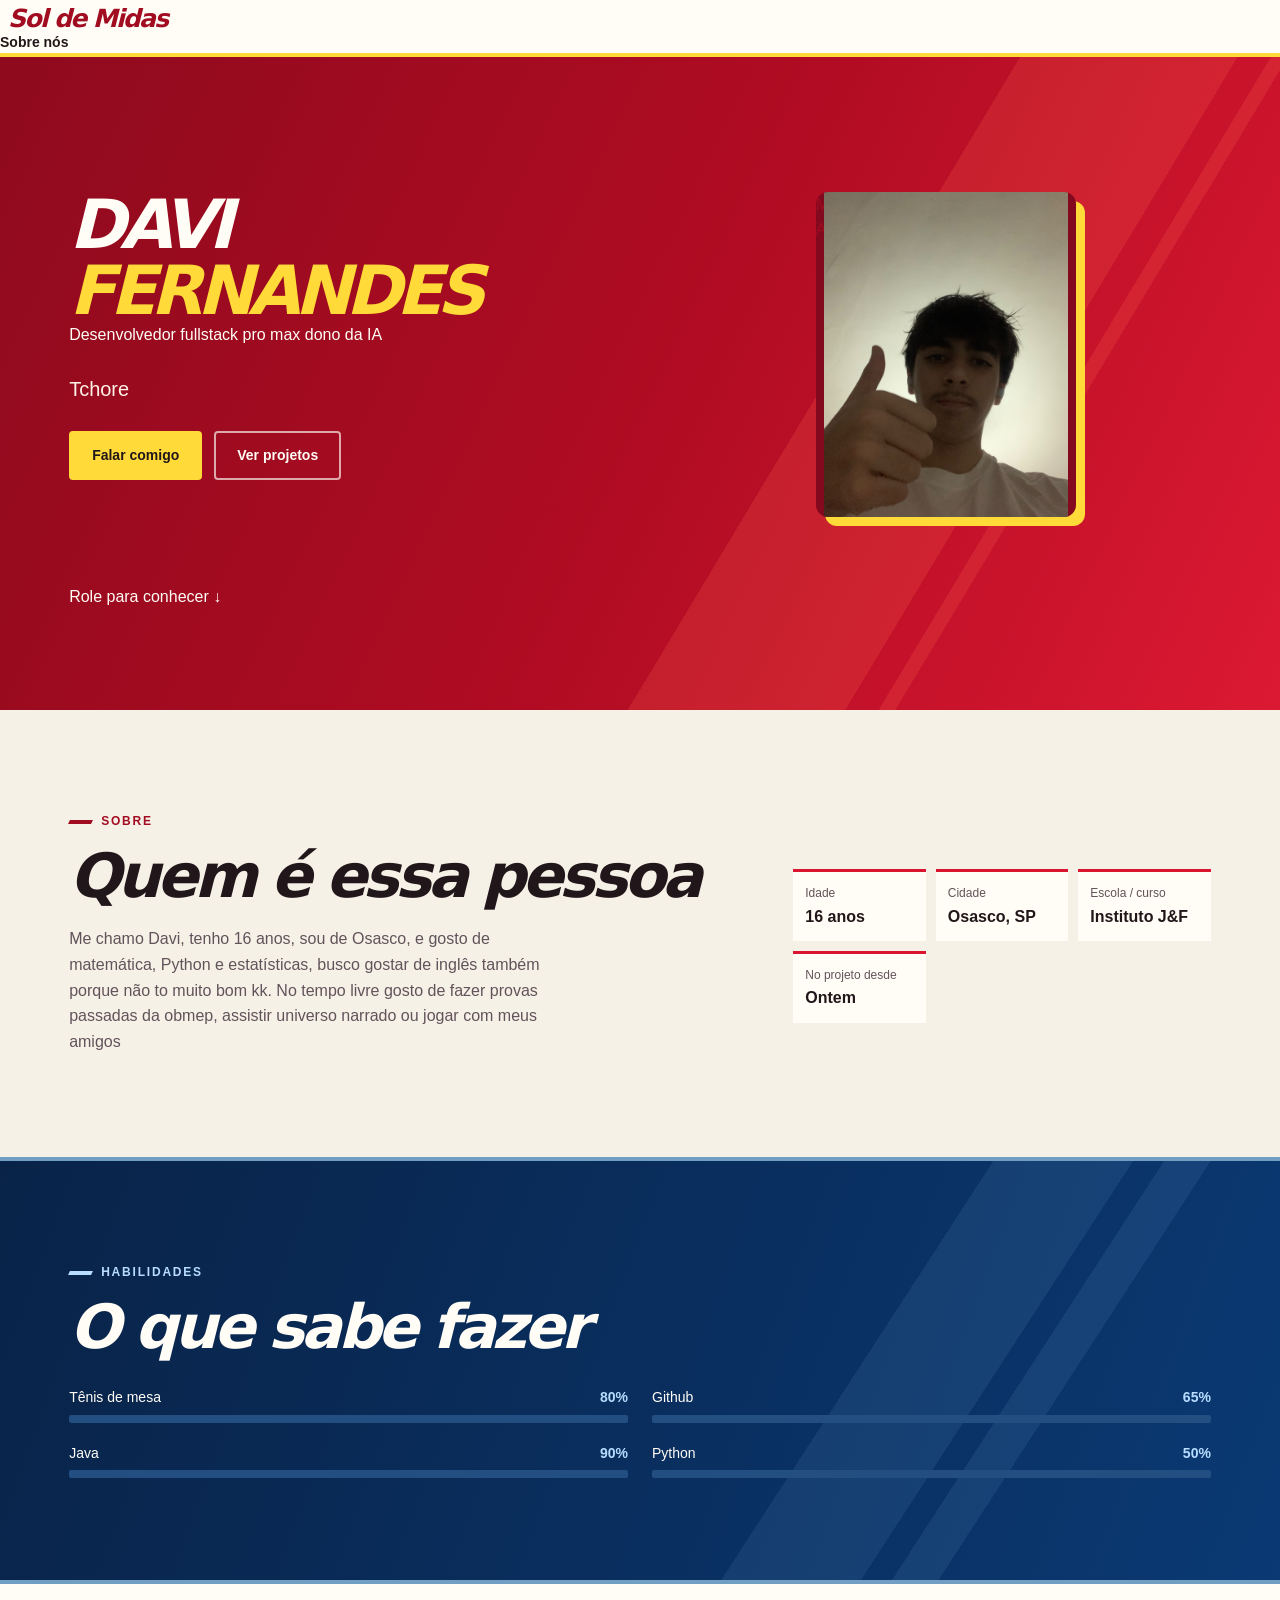
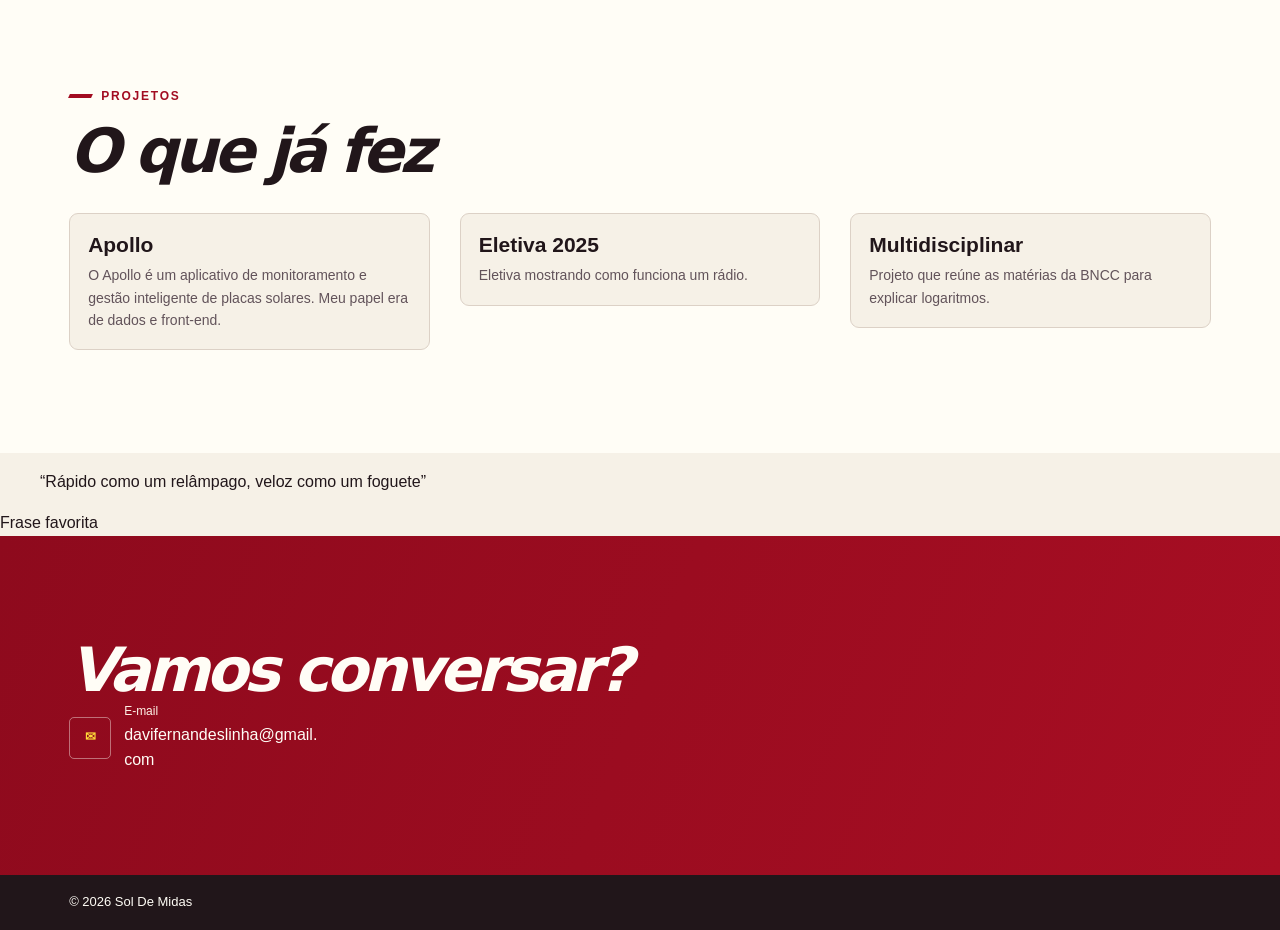
==== commit 4e3004d9: "detalhes" ====
--- a/davi.html
+++ b/davi.html
@@ -23,8 +23,8 @@
       <div class="container hero-layout">
         <div class="hero-copy">
           <h1 id="nome">Davi <span>Fernandes</span></h1>
-          <p class="role">Função na equipe</p>
-          <p class="hero-description">Uma frase curta que resume a pessoa em uma linha, no estilo de uma chamada.</p>
+          <p class="role">Desenvolvedor fullstack pro max dono da IA</p>
+          <p class="hero-description">Tchore</p>
           <div class="hero-actions">
             <a class="button" href="#contato">Falar comigo</a>
             <a class="button button-outline" href="#projetos">Ver projetos</a>
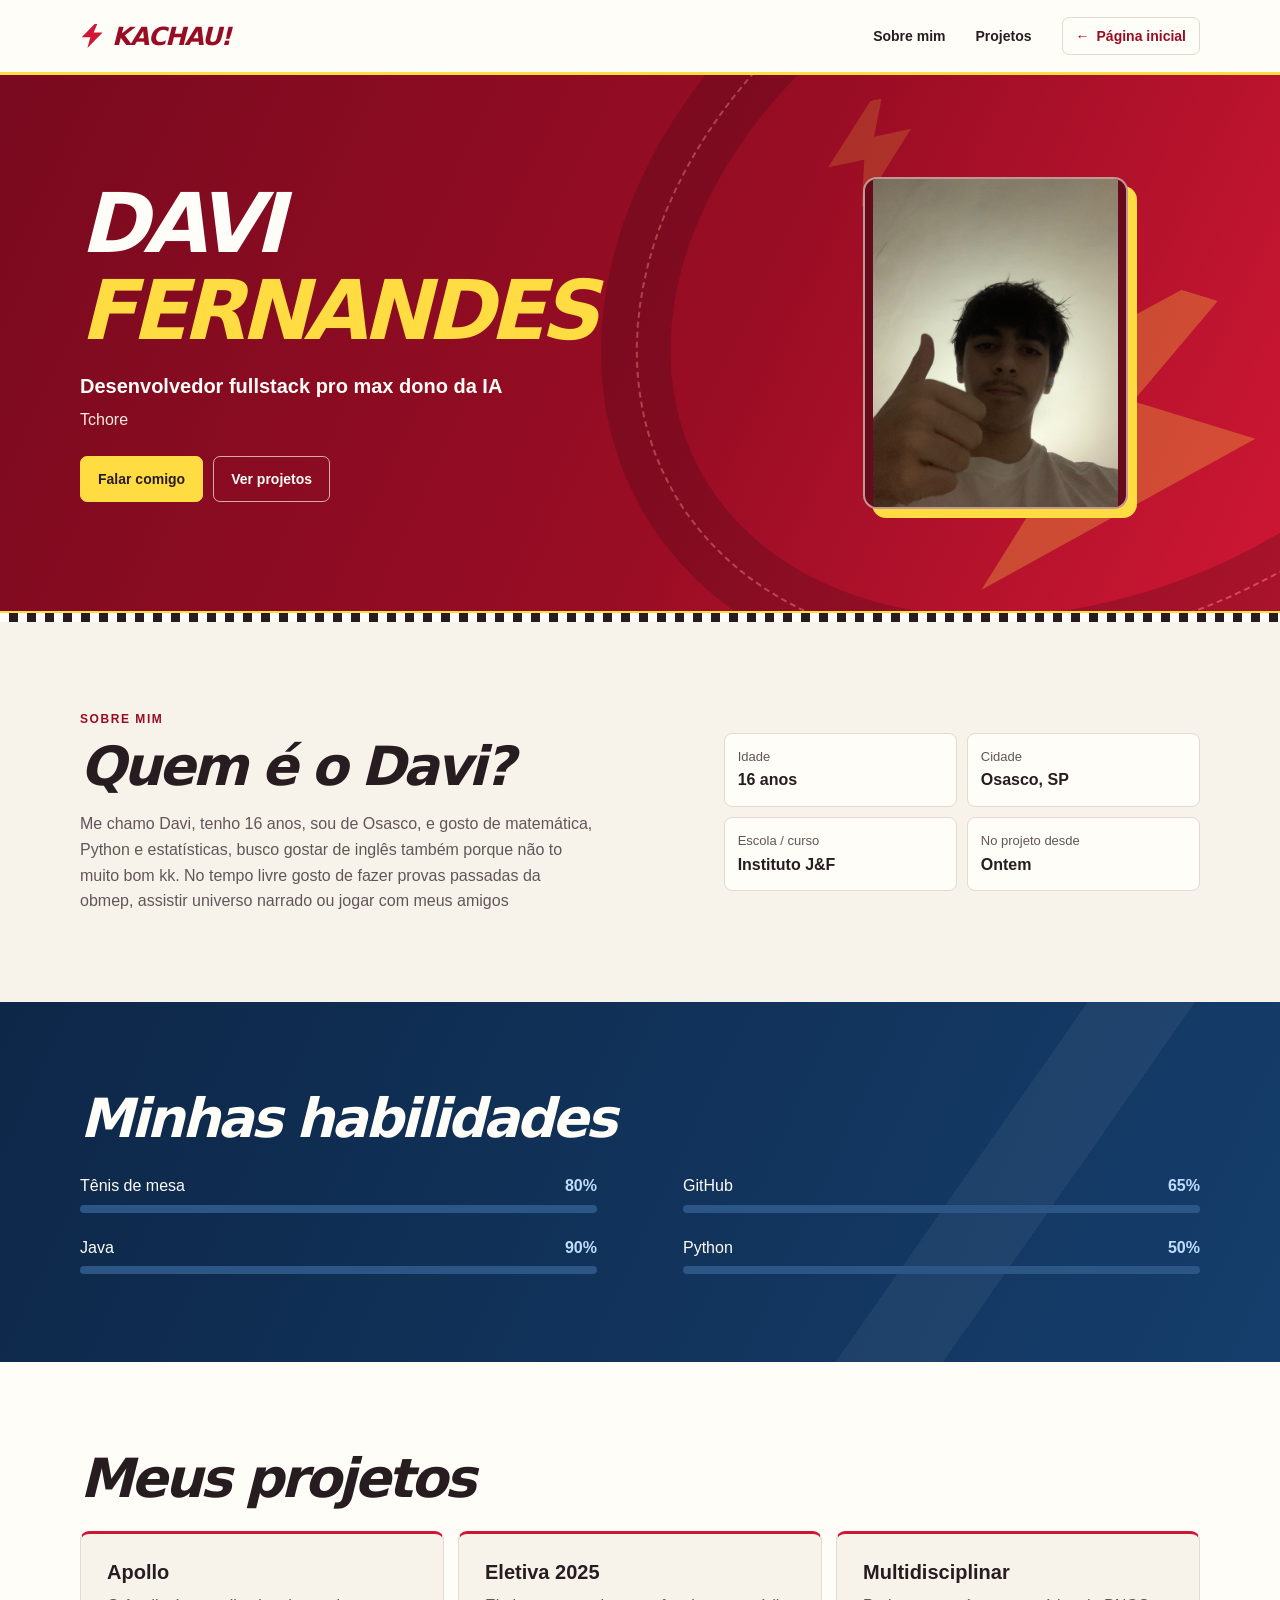
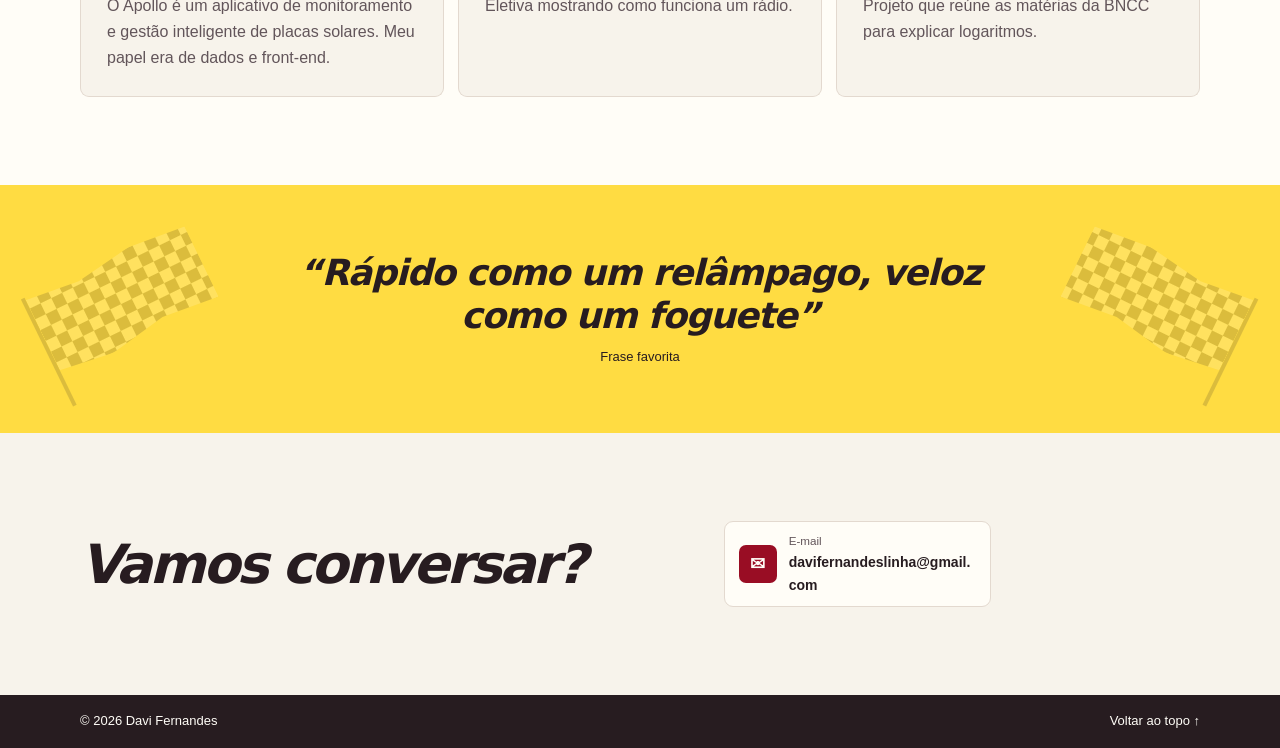
==== commit 9807d998: "deixando pro max" ====
--- a/davi.html
+++ b/davi.html
@@ -3,56 +3,62 @@
 <head>
   <meta charset="utf-8">
   <meta name="viewport" content="width=device-width, initial-scale=1">
-  <meta name="theme-color" content="#0c0e26">
-  <title>Davi Fernandes | Sol De Midas</title>
+  <meta name="theme-color" content="#990d24">
+  <title>Kachau! | Davi Fernandes</title>
   <link rel="stylesheet" href="css/davi.css">
 </head>
 
 <body id="inicio">
   <header class="site-header">
-    <a class="brand" href="#inicio">
-      <span class="brand-sun" aria-hidden="true"></span> Sol de Midas
-    </a>
-    <nav aria-label="Navegação principal">
-      <a href="#sobre">Sobre nós</a>
-    </nav>
+    <div class="container header-layout">
+      <a class="brand" href="#inicio">
+        <span class="bolt" aria-hidden="true"></span>
+        Kachau!
+      </a>
+
+      <nav class="site-nav" aria-label="Navegação principal">
+        <a href="#sobre">Sobre mim</a>
+        <a href="#projetos">Projetos</a>
+        <a class="home-link" href="index.html">
+          <span aria-hidden="true">←</span> Página inicial
+        </a>
+      </nav>
+    </div>
   </header>
 
   <main>
     <section class="hero" aria-labelledby="nome">
+      <div class="hero-decoration" aria-hidden="true">
+        <span class="race-track"></span>
+        <span class="bolt hero-bolt"></span>
+        <span class="bolt hero-bolt-small"></span>
+      </div>
+
       <div class="container hero-layout">
         <div class="hero-copy">
           <h1 id="nome">Davi <span>Fernandes</span></h1>
           <p class="role">Desenvolvedor fullstack pro max dono da IA</p>
           <p class="hero-description">Tchore</p>
+
           <div class="hero-actions">
             <a class="button" href="#contato">Falar comigo</a>
             <a class="button button-outline" href="#projetos">Ver projetos</a>
           </div>
         </div>
 
-        <div class="hero-visual">
-          <div class="sun-orbit" aria-hidden="true">
-            <span></span><span></span><span></span><span></span>
-          </div>
-          <figure class="portrait">
-            <div class="portrait-frame">
-              <span class="portrait-placeholder" aria-hidden="true"></span>
-            </div>
-            <img src="assets/perfil/davi_foto.jpeg" alt="Retrato de Davi Fernandes">
-            <span class="portrait-seal" aria-hidden="true">Membro<br>Ativo</span>
-          </figure>
-        </div>
+        <figure class="portrait">
+          <img src="assets/perfil/davi_foto.jpeg" alt="Retrato de Davi Fernandes">
+        </figure>
+      </div>
 
-        <a class="hero-scroll" href="#sobre">Role para conhecer <span aria-hidden="true">↓</span></a>
-      </div>
+      <div class="finish-line" aria-hidden="true"></div>
     </section>
 
-    <section class="section section-light" id="sobre" aria-labelledby="titulo-sobre">
+    <section class="section" id="sobre" aria-labelledby="titulo-sobre">
       <div class="container about-layout">
         <div>
-          <p class="eyebrow">Sobre</p>
-          <h2 id="titulo-sobre">Quem é essa pessoa</h2>
+          <p class="eyebrow">Sobre mim</p>
+          <h2 id="titulo-sobre">Quem é o Davi?</h2>
           <p class="section-description">Me chamo Davi, tenho 16 anos, sou de Osasco, e gosto de matemática, Python e estatísticas, busco gostar de inglês também porque não to muito bom kk. No tempo livre gosto de fazer provas passadas da obmep, assistir universo narrado ou jogar com meus amigos</p>
         </div>
 
@@ -67,82 +73,81 @@
 
     <section class="section skills" id="habilidades" aria-labelledby="titulo-habilidades">
       <div class="container">
-        <p class="eyebrow">Habilidades</p>
-        <h2 id="titulo-habilidades">O que sabe fazer</h2>
+        <h2 id="titulo-habilidades">Minhas habilidades</h2>
 
         <div class="skills-grid">
           <div class="skill">
-            <label id="skill-1" for="nivel-1">Tênis de mesa</label><span id="valor-1">80%</span>
+            <label id="skill-1" for="nivel-1">Tênis de mesa</label>
+            <span id="valor-1">80%</span>
             <meter id="nivel-1" min="0" max="100" value="80" aria-labelledby="skill-1" aria-describedby="valor-1"></meter>
           </div>
           <div class="skill">
-            <label id="skill-2" for="nivel-2">Github</label><span id="valor-2">65%</span>
+            <label id="skill-2" for="nivel-2">GitHub</label>
+            <span id="valor-2">65%</span>
             <meter id="nivel-2" min="0" max="100" value="65" aria-labelledby="skill-2" aria-describedby="valor-2"></meter>
           </div>
           <div class="skill">
-            <label id="skill-3" for="nivel-3">Java</label><span id="valor-3">90%</span>
+            <label id="skill-3" for="nivel-3">Java</label>
+            <span id="valor-3">90%</span>
             <meter id="nivel-3" min="0" max="100" value="90" aria-labelledby="skill-3" aria-describedby="valor-3"></meter>
           </div>
           <div class="skill">
-            <label id="skill-4" for="nivel-4">Python</label><span id="valor-4">50%</span>
+            <label id="skill-4" for="nivel-4">Python</label>
+            <span id="valor-4">50%</span>
             <meter id="nivel-4" min="0" max="100" value="50" aria-labelledby="skill-4" aria-describedby="valor-4"></meter>
           </div>
         </div>
       </div>
     </section>
 
-    <section class="section section-light projects" id="projetos" aria-labelledby="titulo-projetos">
+    <section class="section projects" id="projetos" aria-labelledby="titulo-projetos">
       <div class="container">
-        <p class="eyebrow">Projetos</p>
-        <h2 id="titulo-projetos">O que já fez</h2>
+        <h2 id="titulo-projetos">Meus projetos</h2>
 
         <div class="projects-grid">
           <article class="project">
-            <div class="project-copy">
-              <h3>Apollo</h3>
-              <p>O Apollo é um aplicativo de monitoramento e gestão inteligente de placas solares. Meu papel era de dados e front-end.</p>
-            </div>
+            <h3>Apollo</h3>
+            <p>O Apollo é um aplicativo de monitoramento e gestão inteligente de placas solares. Meu papel era de dados e front-end.</p>
           </article>
 
           <article class="project">
-            <div class="project-copy">
-              <h3>Eletiva 2025</h3>
-              <p>Eletiva mostrando como funciona um rádio.</p>
-            </div>
+            <h3>Eletiva 2025</h3>
+            <p>Eletiva mostrando como funciona um rádio.</p>
           </article>
 
           <article class="project">
-            <div class="project-copy">
-              <h3>Multidisciplinar</h3>
-              <p>Projeto que reúne as matérias da BNCC para explicar logaritmos.</p>
-            </div>
+            <h3>Multidisciplinar</h3>
+            <p>Projeto que reúne as matérias da BNCC para explicar logaritmos.</p>
           </article>
         </div>
       </div>
     </section>
 
     <figure class="quote">
-      <blockquote>“Rápido como um relâmpago, veloz como um foguete”</blockquote>
+      <span class="race-flag flag-left" aria-hidden="true"></span>
+      <span class="race-flag flag-right" aria-hidden="true"></span>
+      <div class="container quote-copy">
+        <blockquote>“Rápido como um relâmpago, veloz como um foguete”</blockquote>
+      </div>
       <figcaption>Frase favorita</figcaption>
     </figure>
 
     <section class="section contact" id="contato" aria-labelledby="titulo-contato">
-      <div class="container">
+      <div class="container contact-layout">
         <h2 id="titulo-contato">Vamos conversar?</h2>
-        <ul class="contact-links">
-          <li>
-            <a href="mailto:davifernandeslinha@gmail.com">
-              <span class="contact-icon" aria-hidden="true">✉</span>
-              <span><small>E-mail</small>davifernandeslinha@gmail.com</span>
-            </a>
-          </li>
-        </ul>
+        <a class="email-link" href="mailto:davifernandeslinha@gmail.com">
+          <span class="contact-icon" aria-hidden="true">✉</span>
+          <span><small>E-mail</small>davifernandeslinha@gmail.com</span>
+        </a>
       </div>
     </section>
   </main>
 
   <footer class="site-footer">
-    <div class="container">© 2026 Sol De Midas</div>
+    <div class="container footer-layout">
+      <span>© 2026 Davi Fernandes</span>
+      <a href="#inicio">Voltar ao topo <span aria-hidden="true">↑</span></a>
+    </div>
   </footer>
 </body>
 </html>
--- a/css/davi.css
+++ b/css/davi.css
@@ -1,22 +1,33 @@
 :root {
-  --red: #d9152f;
-  --red-dark: #a20c21;
-  --yellow: #ffda39;
-  --white: #fffdf6;
-  --paper: #f6f1e7;
-  --ink: #21161a;
-  --muted: #62535a;
-  --line: #dcd1c6;
-  --blue: #0a3973;
-  --blue-light: #b8ddff;
+  --red: #cf1734;
+  --red-dark: #990d24;
+  --yellow: #ffdc42;
+  --white: #fffdf7;
+  --paper: #f7f3eb;
+  --ink: #271c20;
+  --muted: #62555a;
+  --line: #e3d9cf;
+  --blue: #153e6c;
+  --blue-dark: #0d2748;
+  --blue-light: #c0ddff;
   --display: "Arial Black", "DejaVu Sans", Arial, sans-serif;
+  --gutter: clamp(20px, 5vw, 72px);
   --bolt-shape: polygon(61% 0, 7% 55%, 43% 55%, 31% 100%, 94% 35%, 57% 35%, 72% 0);
-  --gutter: clamp(20px, 5.4vw, 80px);
-}
-
-* { box-sizing: border-box; }
-
-html { scroll-behavior: smooth; }
+  --checker: conic-gradient(
+    var(--ink) 25%,
+    var(--white) 0 50%,
+    var(--ink) 0 75%,
+    var(--white) 0
+  );
+}
+
+* {
+  box-sizing: border-box;
+}
+
+html {
+  scroll-behavior: smooth;
+}
 
 body {
   margin: 0;
@@ -25,38 +36,48 @@
   font: 16px/1.6 Arial, Helvetica, sans-serif;
 }
 
-h1, h2, h3, p, dl, dd, figure { margin: 0; }
+h1, h2, h3, p, dl, dd, figure, blockquote {
+  margin: 0;
+}
 
 h2 {
-  font: italic 900 clamp(31px, 5vw, 61px)/1.05 var(--display);
-  letter-spacing: -.065em;
-}
-
-a { color: inherit; text-decoration: none; }
-
-a:focus-visible, summary:focus-visible {
+  font: italic 900 clamp(30px, 4.5vw, 54px)/1.06 var(--display);
+  letter-spacing: -.055em;
+}
+
+a {
+  color: inherit;
+  text-decoration: none;
+}
+
+a:focus-visible {
   outline: 2px solid currentColor;
-  outline-offset: 5px;
+  outline-offset: 4px;
 }
 
 .container {
-  width: min(1180px, calc(100% - 2 * var(--gutter)));
+  width: min(1120px, calc(100% - 2 * var(--gutter)));
   margin-inline: auto;
 }
 
 .site-header {
   background: var(--white);
-  border-bottom: 4px solid var(--yellow);
-}
-
-.header-layout, .footer-layout {
+  border-bottom: 3px solid var(--yellow);
+}
+
+.header-layout,
+.footer-layout {
   display: flex;
   align-items: center;
   justify-content: space-between;
-  gap: 12px 28px;
-}
-
-.header-layout { min-height: 70px; }
+  gap: 12px 24px;
+  flex-wrap: wrap;
+}
+
+.header-layout {
+  min-height: 72px;
+  padding-block: 12px;
+}
 
 .brand {
   display: inline-flex;
@@ -64,441 +85,489 @@
   gap: 8px;
   color: var(--red-dark);
   font: italic 900 25px/1 var(--display);
-  letter-spacing: -.065em;
-  white-space: nowrap;
+  letter-spacing: -.055em;
+  text-transform: uppercase;
 }
 
 .bolt {
   display: inline-block;
-  width: 22px;
+  width: 24px;
   aspect-ratio: 1;
   flex: none;
   background: var(--yellow);
   clip-path: var(--bolt-shape);
 }
 
-.brand .bolt { background: var(--red); }
-
-.site-header nav {
+.brand .bolt {
+  background: var(--red);
+}
+
+.site-nav {
   display: flex;
-  gap: clamp(12px, 3vw, 42px);
+  align-items: center;
+  flex-wrap: wrap;
+  gap: 8px clamp(14px, 2.5vw, 30px);
+  font-size: 14px;
   font-weight: 700;
-  font-size: 14px;
-}
-
-.site-header nav a:hover, .site-footer a:hover { text-decoration: underline; }
+}
+
+.site-nav a:hover,
+.site-footer a:hover {
+  text-decoration: underline;
+}
+
+.home-link {
+  display: inline-flex;
+  align-items: center;
+  gap: 7px;
+  padding: 7px 13px;
+  border: 1px solid var(--line);
+  border-radius: 7px;
+  color: var(--red-dark);
+}
+
+.home-link:hover {
+  background: var(--paper);
+}
 
 .hero {
   position: relative;
   isolation: isolate;
   overflow: hidden;
-  background: linear-gradient(115deg, #8e0a1d 0%, #b10c23 53%, #dc1932 100%);
+  background: linear-gradient(115deg, #790a1f, var(--red-dark) 56%, var(--red));
   color: var(--white);
 }
 
-.hero::before {
+.hero-decoration {
   position: absolute;
   z-index: -1;
   inset: 0;
+  overflow: hidden;
+  pointer-events: none;
+}
+
+.race-track {
+  position: absolute;
+  top: -40%;
+  right: -27%;
+  width: min(82vw, 1120px);
+  height: 146%;
+  transform: rotate(-28deg);
+  border: clamp(27px, 5.5vw, 74px) solid #320814;
+  border-radius: 50%;
+  opacity: .23;
+}
+
+.race-track::after {
+  position: absolute;
+  inset: calc(clamp(27px, 5.5vw, 74px) / -2);
+  border: 2px dashed #fff4d8;
+  border-radius: inherit;
   content: "";
-  background: linear-gradient(121deg, transparent 61%, #ff654d33 61% 74%, transparent 74% 76%, #ff654d33 76% 77%, transparent 77%);
+}
+
+.hero-bolt {
+  position: absolute;
+  right: 1%;
+  bottom: 1%;
+  width: clamp(140px, 27vw, 354px);
+  transform: rotate(17deg);
+  opacity: .28;
+}
+
+.hero-bolt-small {
+  position: absolute;
+  top: 5%;
+  right: 28%;
+  width: clamp(42px, 8vw, 115px);
+  transform: rotate(-12deg);
+  opacity: .17;
 }
 
 .hero-layout {
   display: grid;
-  grid-template-columns: minmax(0, 1.12fr) minmax(0, 1fr);
-  align-items: center;
-  gap: 18px;
-  min-height: clamp(510px, 51vw, 680px);
-  padding-block: 75px;
-}
-
-.hero-copy { position: relative; z-index: 1; }
-
-.eyebrow {
-  display: flex;
-  align-items: center;
-  gap: 9px;
-  margin-bottom: 13px;
-  color: var(--red-dark);
-  font-size: 12px;
-  font-weight: 800;
-  letter-spacing: .15em;
-  text-transform: uppercase;
-}
-
-.eyebrow::before {
-  width: 23px;
-  height: 4px;
-  background: currentColor;
-  transform: skewX(-25deg);
-  content: "";
-}
-
-.hero .eyebrow { color: var(--yellow); }
+  grid-template-columns: minmax(0, 1.55fr) minmax(0, 1fr);
+  align-items: center;
+  gap: clamp(26px, 6vw, 82px);
+  min-height: 530px;
+  padding-block: clamp(55px, 8vw, 105px);
+}
+
+.hero-copy {
+  container-type: inline-size;
+}
 
 .hero h1 {
-  font: italic 900 clamp(39px, 7.1vw, 106px)/.91 var(--display);
-  letter-spacing: -.085em;
+  font-family: var(--display);
+  font-size: clamp(36px, 5.4vw, 79px);
+  font-size: clamp(28px, 13cqi, 84px);
+  font-weight: 900;
+  font-style: italic;
+  line-height: .96;
+  letter-spacing: -.065em;
   text-transform: uppercase;
 }
 
 .hero h1 span {
   display: block;
-  margin-top: .07em;
+  margin-top: .09em;
   color: var(--yellow);
 }
 
+.role {
+  margin-top: 20px;
+  font-size: clamp(16px, 1.65vw, 20px);
+  font-weight: 700;
+}
+
 .hero-description {
-  max-width: 40ch;
-  margin-top: 25px;
-  color: #fff2e7;
-  font-size: clamp(16px, 1.6vw, 20px);
+  margin-top: 5px;
+  color: #ffe9de;
 }
 
 .hero-actions {
   display: flex;
   flex-wrap: wrap;
-  gap: 12px;
-  margin-top: 26px;
+  gap: 10px;
+  margin-top: 24px;
 }
 
 .button {
   display: inline-flex;
   align-items: center;
   justify-content: center;
-  gap: 10px;
-  min-height: 49px;
-  padding: 9px 21px;
-  border: 2px solid var(--yellow);
-  border-radius: 4px;
+  min-height: 46px;
+  padding: 8px 17px;
+  border: 1px solid var(--yellow);
+  border-radius: 7px;
   background: var(--yellow);
   color: var(--ink);
   font-size: 14px;
   font-weight: 800;
-  transition: transform .18s ease, background-color .18s ease;
-}
-
-.button:hover { transform: translateY(-3px); background: #ffec80; }
+}
+
+.button:hover {
+  background: #ffeb88;
+}
 
 .button-outline {
+  border-color: #fffdf6a6;
   background: transparent;
-  border-color: #fffdf6a6;
   color: var(--white);
 }
 
-.button-outline:hover { background: #fffdf624; }
-
-.hero-visual { position: relative; isolation: isolate; padding-block: 35px 0; }
-
-.race-number {
-  position: absolute;
-  z-index: -1;
-  top: 50%;
-  right: 2%;
-  transform: translateY(-58%);
-  color: transparent;
-  -webkit-text-stroke: 2px #ffe9b178;
-  font: italic 900 clamp(145px, 25vw, 358px)/.8 var(--display);
-  letter-spacing: -.13em;
-  user-select: none;
-}
-
-.hero-bolt {
-  position: absolute;
-  z-index: -1;
-  top: -4%;
-  right: -14%;
-  width: clamp(124px, 29vw, 430px);
-  background: linear-gradient(145deg, #fff9b4, var(--yellow) 45%, #ff983b);
-  transform: rotate(19deg);
-  opacity: .94;
-}
-
-.image-slot {
-  position: relative;
-  display: grid;
-  place-items: center;
+.button-outline:hover {
+  background: #ffffff1c;
+}
+
+.portrait {
+  width: min(100%, 265px);
+  aspect-ratio: 4 / 5;
+  justify-self: center;
   overflow: hidden;
-  min-width: 0;
-  border: 1px dashed currentColor;
-  border-radius: 9px;
-  text-align: center;
-}
-
-.image-slot img {
-  position: absolute;
-  inset: 0;
+  border: 2px solid #fff9e498;
+  border-radius: 14px;
+  background: #650b1c;
+  box-shadow: 9px 9px 0 var(--yellow);
+}
+
+.portrait img {
+  display: block;
   width: 100%;
   height: 100%;
   object-fit: contain;
 }
 
-.image-slot:has(img) .slot-label { display: none; }
-
-.slot-label {
-  display: grid;
-  justify-items: center;
-  gap: 7px;
-  margin: 16px;
-  padding: 9px 15px;
-  border-radius: 5px;
+.finish-line {
+  height: 11px;
+  border-top: 2px solid var(--yellow);
+  background: var(--checker) 0 0 / 18px 18px;
+}
+
+.section {
+  padding-block: clamp(48px, 7vw, 88px);
+}
+
+.about-layout,
+.contact-layout {
+  display: grid;
+  grid-template-columns: minmax(0, 1.2fr) minmax(0, 1fr);
+  align-items: center;
+  gap: clamp(24px, 6vw, 72px);
+}
+
+.eyebrow {
+  margin-bottom: 9px;
+  color: var(--red-dark);
+  font-size: 12px;
+  font-weight: 800;
+  letter-spacing: .13em;
+  text-transform: uppercase;
+}
+
+.section-description {
+  max-width: 58ch;
+  margin-top: 16px;
+  color: var(--muted);
+}
+
+.facts {
+  display: grid;
+  grid-template-columns: repeat(2, minmax(0, 1fr));
+  gap: 10px;
+}
+
+.facts div {
+  padding: 13px;
+  border: 1px solid var(--line);
+  border-radius: 8px;
+  background: var(--white);
+}
+
+.facts dt {
+  color: var(--muted);
   font-size: 13px;
-  font-weight: 700;
-}
-
-.slot-label .bolt { width: 30px; }
-
-.car-slot {
-  aspect-ratio: 16 / 10;
-  border-color: #fff0cab3;
-  background: #7f071c80;
-}
-
-.car-slot .slot-label { background: #770a1b; color: var(--white); }
-
-.finish-line {
-  height: 20px;
-  border-top: 3px solid var(--yellow);
-  background: conic-gradient(var(--ink) 25%, var(--white) 0 50%, var(--ink) 0 75%, var(--white) 0) 0 0 / 17px 17px;
-}
-
-.section { padding-block: clamp(58px, 8vw, 118px); }
-
-.section-description {
-  max-width: 56ch;
-  margin-top: 18px;
-  color: var(--muted);
-}
-
-.about-layout, .skills-layout, .contact-layout {
-  display: grid;
-  align-items: center;
-  gap: clamp(25px, 6vw, 92px);
-}
-
-.about-layout { grid-template-columns: minmax(0, 1.55fr) minmax(0, 1fr); }
-
-.facts {
-  display: grid;
-  grid-template-columns: repeat(3, minmax(0, 1fr));
-  gap: 10px;
-  margin-top: 26px;
-}
-
-.facts div {
-  padding: 12px;
-  border-top: 3px solid var(--red);
-  background: var(--white);
-  overflow-wrap: anywhere;
-}
-
-.facts dt, .contact-links small { color: var(--muted); font-size: 12px; }
-.facts dd { font-weight: 800; }
-
-.portrait {
-  width: min(100%, 314px);
-  justify-self: center;
-  aspect-ratio: 5 / 4;
-  background: #f1e7dd;
-  border-color: #ac7880;
-  box-shadow: 9px 9px 0 var(--yellow);
-  color: var(--red-dark);
-}
-
-.portrait img, .project-image img { object-fit: cover; }
+}
+
+.facts dd {
+  font-weight: 800;
+}
 
 .skills {
   background:
-    linear-gradient(123deg, transparent 64%, #96ceff16 64% 73%, transparent 73% 75%, #96ceff16 75% 78%, transparent 78%),
-    linear-gradient(110deg, #092348, var(--blue));
-  border-block: 4px solid #709fc3;
+    linear-gradient(125deg, transparent 71%, #ffffff0d 71% 78%, transparent 78%),
+    linear-gradient(115deg, var(--blue-dark), var(--blue));
   color: var(--white);
 }
 
-.skills .eyebrow { color: var(--blue-light); }
-
-.skills-layout { grid-template-columns: minmax(0, 1.35fr) minmax(0, 1fr); }
-
 .skills-grid {
   display: grid;
   grid-template-columns: repeat(2, minmax(0, 1fr));
-  gap: 19px 24px;
-  margin-top: 27px;
+  gap: 22px clamp(24px, 7vw, 86px);
+  margin-top: 26px;
 }
 
 .skill {
   display: grid;
   grid-template-columns: 1fr auto;
-  gap: 6px 8px;
-  align-items: end;
-  font-size: 14px;
-}
-
-.skill span { color: var(--blue-light); font-weight: 700; }
+  gap: 6px 10px;
+}
+
+.skill span {
+  color: var(--blue-light);
+  font-weight: 700;
+}
 
 .skill meter {
+  display: block;
   grid-column: 1 / -1;
   width: 100%;
   height: 8px;
   appearance: none;
   border: 0;
-  border-radius: 2px;
-  background: #224e82;
-}
-
-.skill meter::-webkit-meter-bar { border: 0; border-radius: 2px; background: #224e82; }
-.skill meter::-webkit-meter-optimum-value { border-radius: 2px; background: var(--yellow); }
-.skill meter::-moz-meter-bar { border-radius: 2px; background: var(--yellow); }
-
-.hudson-slot {
-  min-height: 165px;
-  aspect-ratio: 16 / 10;
-  border-color: #b8ddffbd;
-  background: #09234799;
-  color: var(--white);
-}
-
-.hudson-slot .slot-label { background: #092347; }
-.hudson-slot .bolt { background: var(--blue-light); }
-
-.projects { background: var(--white); }
+  border-radius: 4px;
+  background: #2b5685;
+}
+
+.skill meter::-webkit-meter-bar {
+  border: 0;
+  border-radius: 4px;
+  background: #2b5685;
+}
+
+.skill meter::-webkit-meter-optimum-value {
+  border-radius: 4px;
+  background: var(--yellow);
+}
+
+.skill meter::-moz-meter-bar {
+  border-radius: 4px;
+  background: var(--yellow);
+}
+
+.projects {
+  background: var(--white);
+}
 
 .projects-grid {
   display: grid;
   grid-template-columns: repeat(3, minmax(0, 1fr));
-  align-items: start;
-  gap: clamp(14px, 2.6vw, 30px);
-  margin-top: 30px;
+  gap: 14px;
+  margin-top: 24px;
 }
 
 .project {
+  padding: clamp(16px, 2.5vw, 26px);
+  border: 1px solid var(--line);
+  border-top: 3px solid var(--red);
+  border-radius: 9px;
+  background: var(--paper);
+}
+
+.project h3 {
+  font-size: 20px;
+  line-height: 1.25;
+  overflow-wrap: anywhere;
+}
+
+.project p {
+  margin-top: 8px;
+  color: var(--muted);
+}
+
+.quote {
+  position: relative;
+  isolation: isolate;
   overflow: hidden;
+  padding-block: clamp(34px, 6vw, 66px);
+  background: var(--yellow);
+  text-align: center;
+}
+
+.quote blockquote {
+  max-width: 29ch;
+  margin-inline: auto;
+  font: italic 900 clamp(20px, 3vw, 36px)/1.2 var(--display);
+  letter-spacing: -.035em;
+}
+
+.quote figcaption {
+  margin-top: 9px;
+  font-size: 13px;
+}
+
+.race-flag {
+  position: absolute;
+  z-index: -1;
+  top: 52%;
+  width: clamp(68px, 14vw, 190px);
+  aspect-ratio: 3 / 2;
+  border-left: 4px solid var(--ink);
+  opacity: .16;
+  pointer-events: none;
+}
+
+.race-flag::before {
+  position: absolute;
+  inset: 0 0 26% 0;
+  background: var(--checker) 0 0 / 24px 24px;
+  clip-path: polygon(0 3%, 32% 10%, 66% 0, 100% 7%, 100% 95%, 66% 88%, 32% 100%, 0 91%);
+  content: "";
+}
+
+.flag-left {
+  left: 3%;
+  transform: translateY(-50%) rotate(-26deg);
+}
+
+.flag-right {
+  right: 3%;
+  transform: translateY(-50%) scaleX(-1) rotate(-26deg);
+}
+
+.contact {
+  background: var(--paper);
+}
+
+.email-link {
+  display: flex;
+  align-items: center;
+  gap: 12px;
+  width: fit-content;
+  max-width: 100%;
+  padding: 10px 14px;
   border: 1px solid var(--line);
   border-radius: 9px;
-  background: var(--paper);
-}
-
-.project-image {
-  display: grid;
-  position: relative;
-  place-items: center;
-  aspect-ratio: 16 / 8;
-  border-bottom: 4px solid var(--yellow);
-  background:
-    linear-gradient(122deg, transparent 67%, #ff66594d 67% 83%, transparent 83% 85%, #ff66594d 85% 88%, transparent 88%),
-    var(--red-dark);
-}
-
-.project-image::before {
-  width: 62px;
-  aspect-ratio: 1;
-  background: var(--yellow);
-  clip-path: var(--bolt-shape);
-  content: "";
-}
-
-.project-image img { position: absolute; inset: 0; width: 100%; height: 100%; }
-.project-copy { padding: 18px; }
-.project h3 { font-size: 21px; line-height: 1.2; }
-.project p { margin-top: 7px; color: var(--muted); font-size: 14px; }
-.project summary { width: fit-content; margin-top: 12px; color: var(--red-dark); font-weight: 800; cursor: pointer; }
-.project summary:hover { text-decoration: underline; }
-
-.contact {
-  background: linear-gradient(111deg, #8e0a1d, #a80e23);
-  color: var(--white);
-}
-
-.contact-layout { grid-template-columns: minmax(0, 1.35fr) minmax(0, 1fr); }
-.contact .section-description, .contact-links small { color: #fff2e7; }
-.contact .button { margin-top: 21px; }
-
-.contact-links {
-  display: grid;
-  gap: 12px;
-  margin: 0;
-  padding: 0;
-  list-style: none;
-}
-
-.contact-links a {
-  display: flex;
-  align-items: center;
-  gap: 13px;
-  width: fit-content;
-  max-width: 100%;
+  background: var(--white);
+  font-size: 14px;
+  font-weight: 700;
   overflow-wrap: anywhere;
 }
 
-.contact-links a:hover { text-decoration: underline; }
-.contact-links small { display: block; }
+.email-link:hover {
+  border-color: var(--red);
+  color: var(--red-dark);
+}
+
+.email-link small {
+  display: block;
+  color: var(--muted);
+  font-weight: 400;
+}
 
 .contact-icon {
   display: grid;
-  flex: 0 0 42px;
+  flex: 0 0 38px;
   aspect-ratio: 1;
   place-items: center;
-  border: 1px solid #fffdf66b;
-  border-radius: 5px;
-  color: var(--yellow);
-  font-size: 13px;
-  font-weight: 900;
+  border-radius: 7px;
+  background: var(--red-dark);
+  color: var(--white);
+  font-size: 18px;
 }
 
 .site-footer {
-  padding-block: 17px;
+  padding-block: 16px;
   background: var(--ink);
   color: var(--white);
   font-size: 13px;
 }
 
-@media (max-width: 720px) {
-  .hero-layout, .about-layout, .skills-layout, .contact-layout { grid-template-columns: 1fr; }
-  .hero-layout { gap: 32px; min-height: auto; padding-block: 53px 43px; }
-  .hero h1 { font-size: clamp(39px, 11.4vw, 80px); }
-  .hero-visual { width: min(100%, 480px); margin-inline: auto; padding-top: 18px; }
-  .hero-bolt { right: -6%; }
-  .projects-grid { grid-template-columns: 1fr; }
-}
-
-@media (max-width: 470px) {
-  .header-layout { flex-wrap: wrap; justify-content: flex-start; padding-block: 13px; }
-  .site-header nav { flex-basis: 100%; gap: 9px 17px; flex-wrap: wrap; }
-  .facts { gap: 6px; }
-  .facts div { padding: 8px; }
+@media (max-width: 700px) {
+  .hero-layout,
+  .about-layout,
+  .contact-layout {
+    grid-template-columns: 1fr;
+  }
+
+  .hero-layout {
+    min-height: 0;
+    gap: 36px;
+  }
+
+  .hero h1 {
+    font-size: clamp(34px, 10vw, 68px);
+  }
+
+  .portrait {
+    width: min(70vw, 240px);
+    justify-self: start;
+  }
+
+  .race-track {
+    right: -46%;
+    width: 120vw;
+  }
+
+  .projects-grid {
+    grid-template-columns: 1fr;
+  }
+}
+
+@media (max-width: 440px) {
+  .header-layout {
+    gap: 10px;
+  }
+
+  .site-nav {
+    flex-basis: 100%;
+  }
+
+  .skills-grid {
+    grid-template-columns: 1fr;
+  }
+
+  .flag-left {
+    left: -30px;
+  }
+
+  .flag-right {
+    right: -30px;
+  }
 }
 
 @media (prefers-reduced-motion: reduce) {
-  html { scroll-behavior: auto; }
-  .button { transition: none; }
-}
-.hero .portrait {
-  position: relative;
-  width: min(100%, 260px);
-  aspect-ratio: 4 / 5;
-  margin-inline: auto;
-  overflow: hidden;
-  border-radius: 12px;
-  background: #82091e;
-}
-
-.hero .portrait > img {
-  position: absolute;
-  inset: 0;
-  z-index: 1;
-  display: block;
-  width: 100%;
-  height: 100%;
-  object-fit: contain;
-}
-
-.hero h1 {
-  font-size: clamp(36px, 5.3vw, 77px);
-}
-
-@media (max-width: 720px) {
-  .hero h1 {
-    font-size: clamp(32px, 10vw, 64px);
+  html {
+    scroll-behavior: auto;
   }
 }
